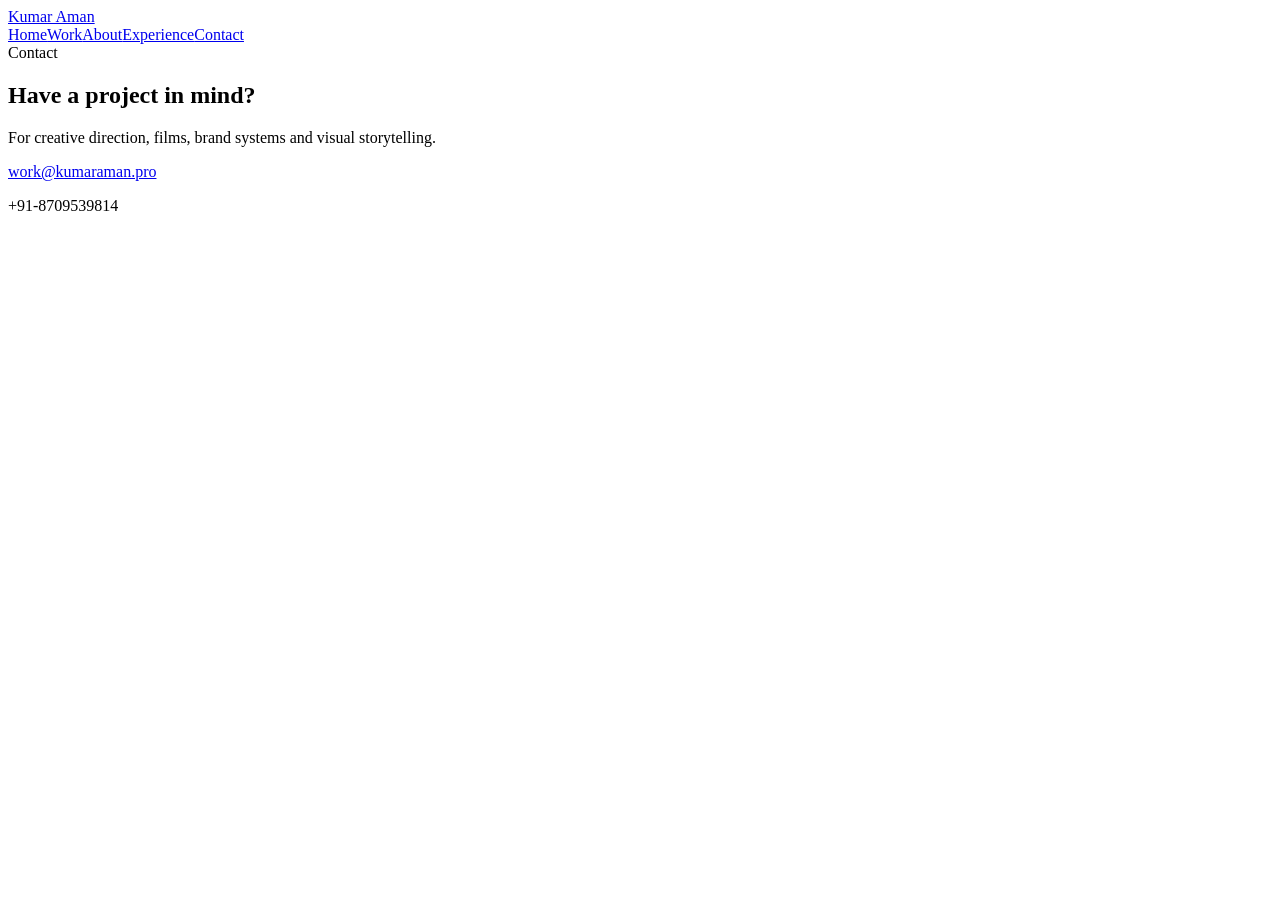
==== contact.html @ 31834e8f "Add standalone contact page" ====
<!doctype html><html lang="en"><head><meta charset="utf-8"><meta name="viewport" content="width=device-width,initial-scale=1"><title>Contact | Kumar Aman</title><link rel="stylesheet" href="assets/site.css"></head><body><header class="site-header"><div class="wrap nav"><a class="brand" href="index.html">Kumar Aman</a><nav class="navlinks"><a href="index.html">Home</a><a href="work.html">Work</a><a href="profile.html">About</a><a href="services.html">Experience</a><a class="active" href="contact.html">Contact</a></nav></div></header><main><section class="section"><div class="wrap"><div class="label">Contact</div><h1>Have a project in mind?</h1><p class="hero-copy">For creative direction, films, brand systems and visual storytelling.</p><p><a class="button primary" href="mailto:work@kumaraman.pro">work@kumaraman.pro</a></p><p>+91-8709539814</p></div></section></main><script src="assets/site.js"></script></body></html>
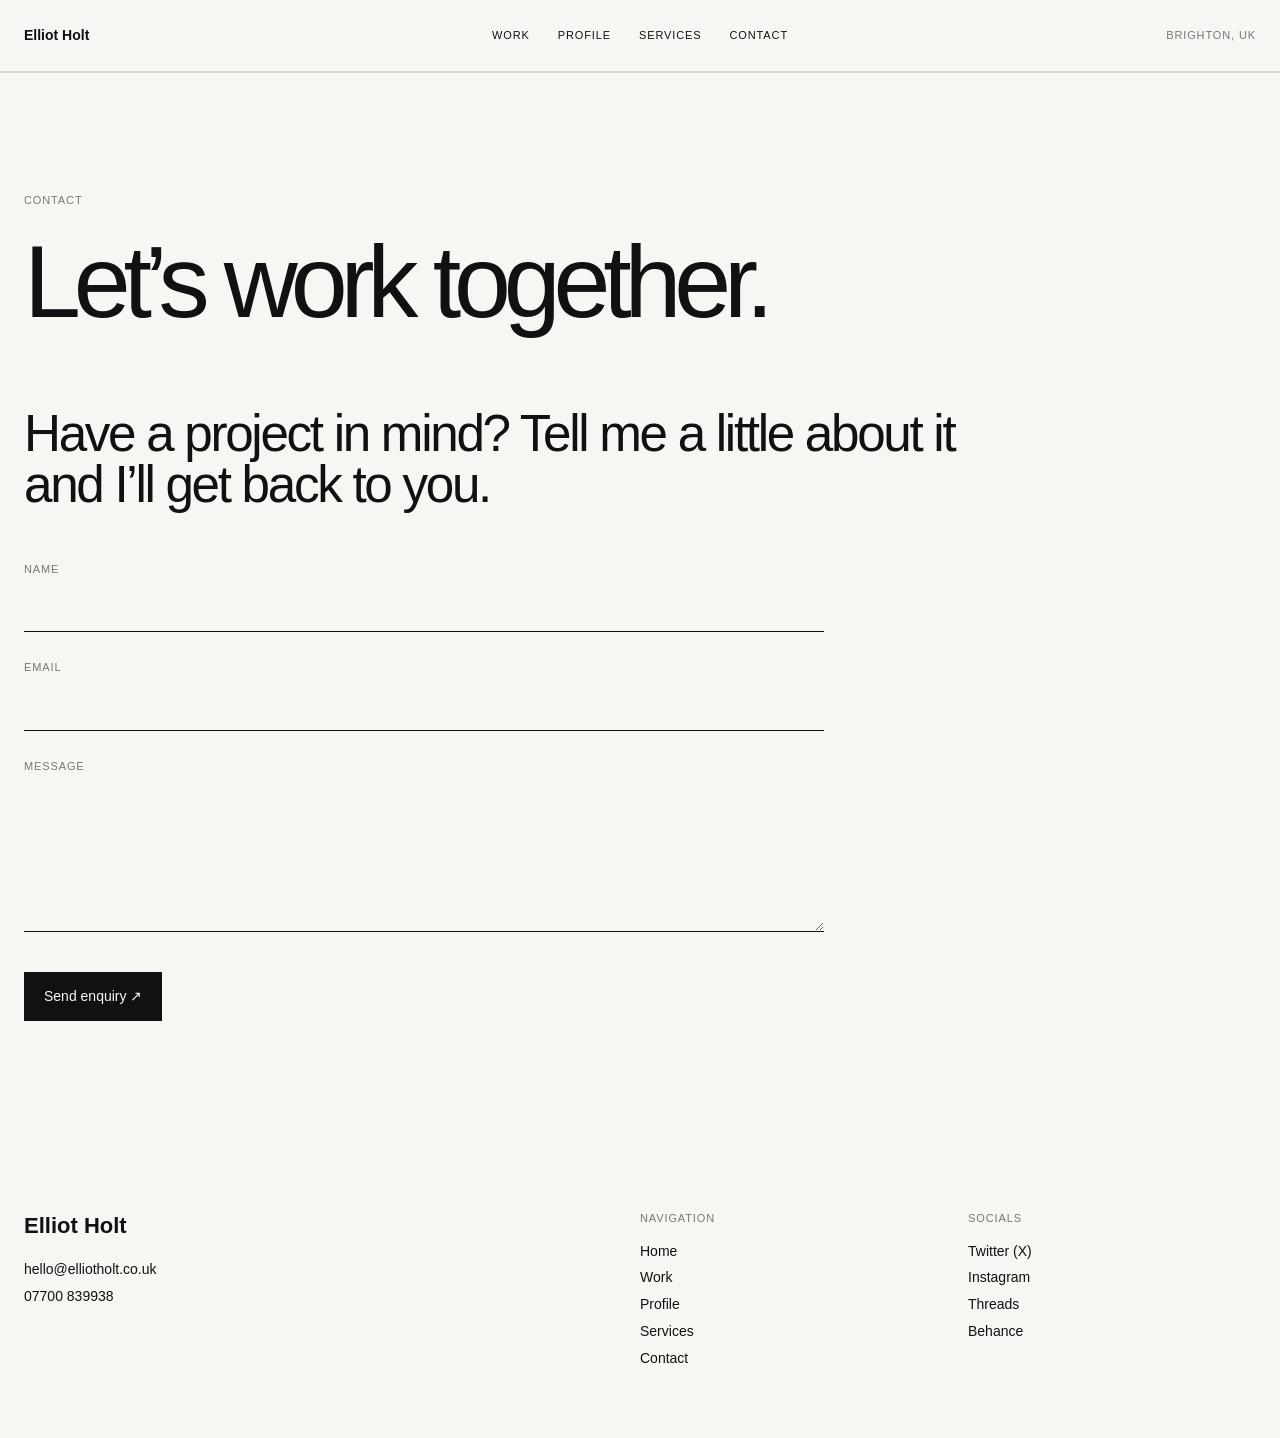
==== commit 50ba4797: "Add Semibold contact page" ====
--- a/contact.html
+++ b/contact.html
@@ -1 +1 @@
-<!doctype html><html lang="en"><head><meta charset="utf-8"><meta name="viewport" content="width=device-width,initial-scale=1"><title>Contact | Kumar Aman</title><link rel="stylesheet" href="assets/site.css"></head><body><header class="site-header"><div class="wrap nav"><a class="brand" href="index.html">Kumar Aman</a><nav class="navlinks"><a href="index.html">Home</a><a href="work.html">Work</a><a href="profile.html">About</a><a href="services.html">Experience</a><a class="active" href="contact.html">Contact</a></nav></div></header><main><section class="section"><div class="wrap"><div class="label">Contact</div><h1>Have a project in mind?</h1><p class="hero-copy">For creative direction, films, brand systems and visual storytelling.</p><p><a class="button primary" href="mailto:work@kumaraman.pro">work@kumaraman.pro</a></p><p>+91-8709539814</p></div></section></main><script src="assets/site.js"></script></body></html>+<!doctype html><html><head><meta charset="utf-8"><meta name="viewport" content="width=device-width,initial-scale=1"><title>Contact | Semibold</title><link rel="stylesheet" href="assets/style.css"></head><body><header class="nav"><a class="logo" href="index.html">Elliot Holt</a><div class="links"><a href="work.html">Work</a><a href="profile.html">Profile</a><a href="services.html">Services</a><a href="contact.html">Contact</a></div><span class="location">Brighton, UK</span><button class="menu">Menu</button></header><main><section class="page"><span class="eyebrow">Contact</span><h1>Let’s work together.</h1><p class="lead">Have a project in mind? Tell me a little about it and I’ll get back to you.</p><form class="form" action="mailto:hello@elliotholt.co.uk" method="post" enctype="text/plain"><label>Name</label><input name="name" required><label>Email</label><input type="email" name="email" required><label>Message</label><textarea name="message" required></textarea><button type="submit">Send enquiry ↗</button></form></section></main><footer><div><strong>Elliot Holt</strong><a href="mailto:hello@elliotholt.co.uk">hello@elliotholt.co.uk</a><a href="tel:+447700839938">07700 839938</a></div><div><span>Navigation</span><a href="index.html">Home</a><a href="work.html">Work</a><a href="profile.html">Profile</a><a href="services.html">Services</a><a href="contact.html">Contact</a></div><div><span>Socials</span><a href="#">Twitter (X)</a><a href="#">Instagram</a><a href="#">Threads</a><a href="#">Behance</a></div></footer><script src="assets/app.js"></script></body></html>
--- a/assets/style.css
+++ b/assets/style.css
@@ -0,0 +1 @@
+:root{--bg:#f6f6f3;--fg:#111;--muted:#777;--line:#d7d7d2;--pad:24px}*{box-sizing:border-box}html{scroll-behavior:smooth}body{margin:0;background:var(--bg);color:var(--fg);font-family:Inter,Arial,sans-serif;font-size:14px;line-height:1.35}.nav{height:72px;padding:0 var(--pad);display:grid;grid-template-columns:1fr auto 1fr;align-items:center;border-bottom:1px solid var(--line);position:sticky;top:0;background:rgba(246,246,243,.92);backdrop-filter:blur(14px);z-index:10}.logo,.links a,.nav a,footer a{color:inherit;text-decoration:none}.logo{font-weight:600}.links{display:flex;gap:28px}.links a,.location,.menu,footer span,.eyebrow{font-size:11px;text-transform:uppercase;letter-spacing:.08em}.location{text-align:right;color:var(--muted)}.menu{display:none;border:0;background:none}.hero{min-height:92vh;display:grid;align-items:end;padding:24px}.hero-copy{max-width:1040px;padding:120px 0 80px}.eyebrow{display:block;color:var(--muted);margin-bottom:28px}.hero h1{font-size:clamp(48px,7.6vw,108px);font-weight:500;line-height:.92;letter-spacing:-.065em;margin:0;max-width:1100px}.actions{display:flex;gap:24px;margin-top:44px}.actions a{color:inherit;text-decoration:none;border-bottom:1px solid var(--fg);padding-bottom:5px}.projects,.services,.quote,.page{padding:120px var(--pad);border-top:1px solid var(--line)}.section-top{display:flex;justify-content:space-between;margin-bottom:40px;font-size:11px;text-transform:uppercase;letter-spacing:.08em}.section-top a{color:inherit;text-decoration:none}.grid{display:grid;grid-template-columns:1fr 1fr;gap:48px 20px}.project{color:inherit;text-decoration:none}.project .art{aspect-ratio:1.25;background:#ddd;display:grid;place-items:center;overflow:hidden;position:relative;transition:transform .6s cubic-bezier(.2,.8,.2,1)}.project:hover .art{transform:scale(.985)}.project .art:after{content:"";position:absolute;inset:0;background-image:radial-gradient(#000 1px,transparent 1px);background-size:5px 5px;opacity:0;transition:opacity .25s}.project:hover .art:after{opacity:.08}.project .art span{font-size:clamp(42px,8vw,120px);letter-spacing:-.06em}.smile .art{background:#f36a3d}.smile .art span{font-size:120px}.circular .art{background:linear-gradient(135deg,#a8e85b,#173c28);color:#fff}.ode .art{background:linear-gradient(135deg,#f1d3bf,#f7eee8)}.deadpan .art{background:#e7e4dc}.project>div:last-child{display:flex;justify-content:space-between;padding-top:14px}.project small{color:var(--muted)}.services h2{font-size:clamp(38px,6vw,78px);line-height:.98;letter-spacing:-.055em;font-weight:500;max-width:1100px;margin:0 0 100px}.service-list article{display:grid;grid-template-columns:60px 1fr 1.6fr 100px;gap:24px;padding:28px 0;border-top:1px solid var(--line)}.service-list article:last-child{border-bottom:1px solid var(--line)}.service-list b{font-weight:400;color:var(--muted);font-size:11px}.service-list h3{margin:0;font-size:22px;font-weight:500}.service-list p{margin:0;max-width:650px;color:#555}.service-list a{color:inherit;text-decoration:none;text-align:right}.quote blockquote{font-size:clamp(42px,6vw,86px);line-height:.95;letter-spacing:-.06em;font-weight:500;max-width:1100px;margin:0}.quote cite{display:block;margin-top:40px;font-style:normal;color:var(--muted)}footer{padding:70px var(--pad);display:grid;grid-template-columns:2fr 1fr 1fr;gap:40px}footer>div{display:flex;flex-direction:column;gap:8px}footer strong{font-size:22px;margin-bottom:12px}footer span{color:var(--muted);margin-bottom:8px}.page{min-height:80vh}.page h1{font-size:clamp(54px,8vw,120px);line-height:.9;letter-spacing:-.07em;font-weight:500;margin:0 0 80px}.page .lead{font-size:clamp(30px,4vw,58px);line-height:1;letter-spacing:-.045em;max-width:1000px}.process{display:grid;grid-template-columns:repeat(3,1fr);gap:20px;margin-top:100px}.process article{border-top:1px solid var(--line);padding-top:18px}.process h3{font-size:28px;font-weight:500}.process p{color:#666;max-width:380px}.stats{display:grid;grid-template-columns:repeat(3,1fr);gap:20px;margin-top:100px}.stat{border-top:1px solid var(--line);padding-top:18px}.stat b{font-size:70px;font-weight:500;letter-spacing:-.06em}.project-page .project-head{display:grid;grid-template-columns:1.5fr 1fr;gap:70px;align-items:end}.meta{display:grid;grid-template-columns:1fr 1fr;gap:20px;border-top:1px solid var(--line);padding-top:18px}.meta span{display:block;color:var(--muted);font-size:11px;text-transform:uppercase;letter-spacing:.08em;margin-bottom:8px}.case-copy{font-size:clamp(26px,3.3vw,48px);line-height:1;letter-spacing:-.045em;max-width:900px;margin:100px 0}.case-grid{display:grid;grid-template-columns:1fr 1fr;gap:20px}.case-image{aspect-ratio:1.1;display:grid;place-items:center;font-size:70px}.case-image:nth-child(odd){background:#ddd}.case-image:nth-child(even){background:#eee}.form{max-width:800px}.form label{display:block;color:var(--muted);font-size:11px;text-transform:uppercase;letter-spacing:.08em;margin:28px 0 8px}.form input,.form textarea{width:100%;border:0;border-bottom:1px solid var(--fg);background:none;padding:14px 0;font:inherit;outline:none}.form textarea{min-height:150px;resize:vertical}.form button{margin-top:35px;background:var(--fg);color:var(--bg);border:0;padding:15px 20px;font:inherit}@media(max-width:800px){.nav{grid-template-columns:1fr auto}.links,.location{display:none}.menu{display:block}.hero{min-height:80vh}.hero-copy{padding:100px 0 40px}.projects,.services,.quote,.page{padding:80px 16px}.grid,.process,.stats,.case-grid,.project-page .project-head{grid-template-columns:1fr}.service-list article{grid-template-columns:42px 1fr}.service-list p,.service-list a{grid-column:2;text-align:left}.services h2{margin-bottom:60px}footer{grid-template-columns:1fr;padding:60px 16px}.project-page .project-head{gap:30px}.meta{margin-top:40px}.case-copy{margin:70px 0}.page h1{margin-bottom:50px}}
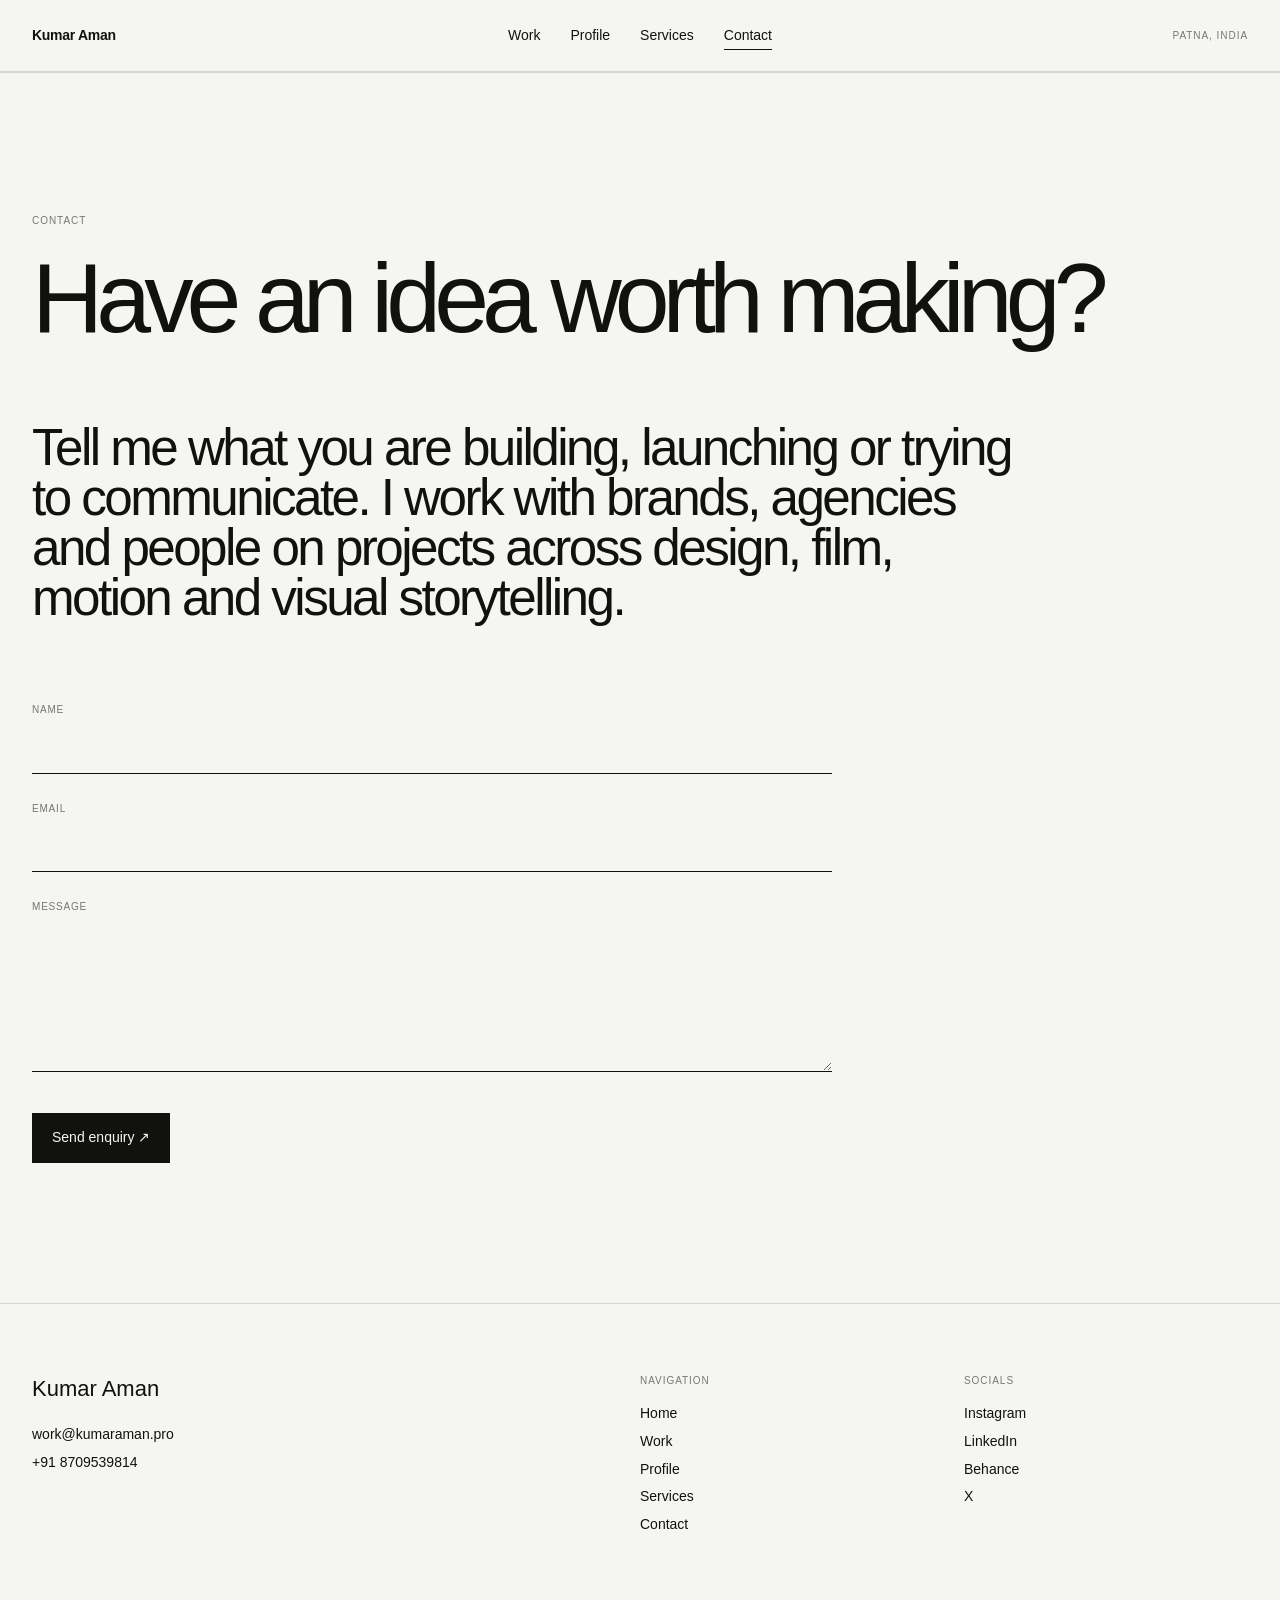
==== commit 04fcab30: "Add Kumar Aman contact content" ====
--- a/contact.html
+++ b/contact.html
@@ -1 +1 @@
-<!doctype html><html><head><meta charset="utf-8"><meta name="viewport" content="width=device-width,initial-scale=1"><title>Contact | Semibold</title><link rel="stylesheet" href="assets/style.css"></head><body><header class="nav"><a class="logo" href="index.html">Elliot Holt</a><div class="links"><a href="work.html">Work</a><a href="profile.html">Profile</a><a href="services.html">Services</a><a href="contact.html">Contact</a></div><span class="location">Brighton, UK</span><button class="menu">Menu</button></header><main><section class="page"><span class="eyebrow">Contact</span><h1>Let’s work together.</h1><p class="lead">Have a project in mind? Tell me a little about it and I’ll get back to you.</p><form class="form" action="mailto:hello@elliotholt.co.uk" method="post" enctype="text/plain"><label>Name</label><input name="name" required><label>Email</label><input type="email" name="email" required><label>Message</label><textarea name="message" required></textarea><button type="submit">Send enquiry ↗</button></form></section></main><footer><div><strong>Elliot Holt</strong><a href="mailto:hello@elliotholt.co.uk">hello@elliotholt.co.uk</a><a href="tel:+447700839938">07700 839938</a></div><div><span>Navigation</span><a href="index.html">Home</a><a href="work.html">Work</a><a href="profile.html">Profile</a><a href="services.html">Services</a><a href="contact.html">Contact</a></div><div><span>Socials</span><a href="#">Twitter (X)</a><a href="#">Instagram</a><a href="#">Threads</a><a href="#">Behance</a></div></footer><script src="assets/app.js"></script></body></html>+<!doctype html><html lang="en"><head><meta charset="utf-8"><meta name="viewport" content="width=device-width,initial-scale=1"><title>Contact | Kumar Aman</title><link rel="stylesheet" href="assets/style.css"></head><body><header class="nav"><a class="logo" href="index.html">Kumar Aman</a><nav class="links"><a href="work.html">Work</a><a href="profile.html">Profile</a><a href="services.html">Services</a><a class="active" href="contact.html">Contact</a></nav><span class="location">Patna, India</span><button class="menu" aria-label="Open menu">Menu</button></header><main><section class="page"><span class="eyebrow">Contact</span><h1>Have an idea worth making?</h1><p class="lead">Tell me what you are building, launching or trying to communicate. I work with brands, agencies and people on projects across design, film, motion and visual storytelling.</p><form class="form" action="mailto:work@kumaraman.pro" method="post" enctype="text/plain"><label>Name</label><input name="name" required><label>Email</label><input type="email" name="email" required><label>Message</label><textarea name="message" required></textarea><button type="submit">Send enquiry ↗</button></form></section></main><footer><div><strong>Kumar Aman</strong><a href="mailto:work@kumaraman.pro">work@kumaraman.pro</a><a href="tel:+918709539814">+91 8709539814</a></div><div><span>Navigation</span><a href="index.html">Home</a><a href="work.html">Work</a><a href="profile.html">Profile</a><a href="services.html">Services</a><a href="contact.html">Contact</a></div><div><span>Socials</span><a href="#">Instagram</a><a href="#">LinkedIn</a><a href="#">Behance</a><a href="#">X</a></div></footer><script src="assets/app.js"></script></body></html>
--- a/assets/style.css
+++ b/assets/style.css
@@ -1 +1 @@
-:root{--bg:#f6f6f3;--fg:#111;--muted:#777;--line:#d7d7d2;--pad:24px}*{box-sizing:border-box}html{scroll-behavior:smooth}body{margin:0;background:var(--bg);color:var(--fg);font-family:Inter,Arial,sans-serif;font-size:14px;line-height:1.35}.nav{height:72px;padding:0 var(--pad);display:grid;grid-template-columns:1fr auto 1fr;align-items:center;border-bottom:1px solid var(--line);position:sticky;top:0;background:rgba(246,246,243,.92);backdrop-filter:blur(14px);z-index:10}.logo,.links a,.nav a,footer a{color:inherit;text-decoration:none}.logo{font-weight:600}.links{display:flex;gap:28px}.links a,.location,.menu,footer span,.eyebrow{font-size:11px;text-transform:uppercase;letter-spacing:.08em}.location{text-align:right;color:var(--muted)}.menu{display:none;border:0;background:none}.hero{min-height:92vh;display:grid;align-items:end;padding:24px}.hero-copy{max-width:1040px;padding:120px 0 80px}.eyebrow{display:block;color:var(--muted);margin-bottom:28px}.hero h1{font-size:clamp(48px,7.6vw,108px);font-weight:500;line-height:.92;letter-spacing:-.065em;margin:0;max-width:1100px}.actions{display:flex;gap:24px;margin-top:44px}.actions a{color:inherit;text-decoration:none;border-bottom:1px solid var(--fg);padding-bottom:5px}.projects,.services,.quote,.page{padding:120px var(--pad);border-top:1px solid var(--line)}.section-top{display:flex;justify-content:space-between;margin-bottom:40px;font-size:11px;text-transform:uppercase;letter-spacing:.08em}.section-top a{color:inherit;text-decoration:none}.grid{display:grid;grid-template-columns:1fr 1fr;gap:48px 20px}.project{color:inherit;text-decoration:none}.project .art{aspect-ratio:1.25;background:#ddd;display:grid;place-items:center;overflow:hidden;position:relative;transition:transform .6s cubic-bezier(.2,.8,.2,1)}.project:hover .art{transform:scale(.985)}.project .art:after{content:"";position:absolute;inset:0;background-image:radial-gradient(#000 1px,transparent 1px);background-size:5px 5px;opacity:0;transition:opacity .25s}.project:hover .art:after{opacity:.08}.project .art span{font-size:clamp(42px,8vw,120px);letter-spacing:-.06em}.smile .art{background:#f36a3d}.smile .art span{font-size:120px}.circular .art{background:linear-gradient(135deg,#a8e85b,#173c28);color:#fff}.ode .art{background:linear-gradient(135deg,#f1d3bf,#f7eee8)}.deadpan .art{background:#e7e4dc}.project>div:last-child{display:flex;justify-content:space-between;padding-top:14px}.project small{color:var(--muted)}.services h2{font-size:clamp(38px,6vw,78px);line-height:.98;letter-spacing:-.055em;font-weight:500;max-width:1100px;margin:0 0 100px}.service-list article{display:grid;grid-template-columns:60px 1fr 1.6fr 100px;gap:24px;padding:28px 0;border-top:1px solid var(--line)}.service-list article:last-child{border-bottom:1px solid var(--line)}.service-list b{font-weight:400;color:var(--muted);font-size:11px}.service-list h3{margin:0;font-size:22px;font-weight:500}.service-list p{margin:0;max-width:650px;color:#555}.service-list a{color:inherit;text-decoration:none;text-align:right}.quote blockquote{font-size:clamp(42px,6vw,86px);line-height:.95;letter-spacing:-.06em;font-weight:500;max-width:1100px;margin:0}.quote cite{display:block;margin-top:40px;font-style:normal;color:var(--muted)}footer{padding:70px var(--pad);display:grid;grid-template-columns:2fr 1fr 1fr;gap:40px}footer>div{display:flex;flex-direction:column;gap:8px}footer strong{font-size:22px;margin-bottom:12px}footer span{color:var(--muted);margin-bottom:8px}.page{min-height:80vh}.page h1{font-size:clamp(54px,8vw,120px);line-height:.9;letter-spacing:-.07em;font-weight:500;margin:0 0 80px}.page .lead{font-size:clamp(30px,4vw,58px);line-height:1;letter-spacing:-.045em;max-width:1000px}.process{display:grid;grid-template-columns:repeat(3,1fr);gap:20px;margin-top:100px}.process article{border-top:1px solid var(--line);padding-top:18px}.process h3{font-size:28px;font-weight:500}.process p{color:#666;max-width:380px}.stats{display:grid;grid-template-columns:repeat(3,1fr);gap:20px;margin-top:100px}.stat{border-top:1px solid var(--line);padding-top:18px}.stat b{font-size:70px;font-weight:500;letter-spacing:-.06em}.project-page .project-head{display:grid;grid-template-columns:1.5fr 1fr;gap:70px;align-items:end}.meta{display:grid;grid-template-columns:1fr 1fr;gap:20px;border-top:1px solid var(--line);padding-top:18px}.meta span{display:block;color:var(--muted);font-size:11px;text-transform:uppercase;letter-spacing:.08em;margin-bottom:8px}.case-copy{font-size:clamp(26px,3.3vw,48px);line-height:1;letter-spacing:-.045em;max-width:900px;margin:100px 0}.case-grid{display:grid;grid-template-columns:1fr 1fr;gap:20px}.case-image{aspect-ratio:1.1;display:grid;place-items:center;font-size:70px}.case-image:nth-child(odd){background:#ddd}.case-image:nth-child(even){background:#eee}.form{max-width:800px}.form label{display:block;color:var(--muted);font-size:11px;text-transform:uppercase;letter-spacing:.08em;margin:28px 0 8px}.form input,.form textarea{width:100%;border:0;border-bottom:1px solid var(--fg);background:none;padding:14px 0;font:inherit;outline:none}.form textarea{min-height:150px;resize:vertical}.form button{margin-top:35px;background:var(--fg);color:var(--bg);border:0;padding:15px 20px;font:inherit}@media(max-width:800px){.nav{grid-template-columns:1fr auto}.links,.location{display:none}.menu{display:block}.hero{min-height:80vh}.hero-copy{padding:100px 0 40px}.projects,.services,.quote,.page{padding:80px 16px}.grid,.process,.stats,.case-grid,.project-page .project-head{grid-template-columns:1fr}.service-list article{grid-template-columns:42px 1fr}.service-list p,.service-list a{grid-column:2;text-align:left}.services h2{margin-bottom:60px}footer{grid-template-columns:1fr;padding:60px 16px}.project-page .project-head{gap:30px}.meta{margin-top:40px}.case-copy{margin:70px 0}.page h1{margin-bottom:50px}}+:root{--bg:#f5f5f2;--fg:#11110f;--muted:#777772;--line:#d8d8d2;--pad:clamp(16px,2.5vw,40px);--ease:cubic-bezier(.2,.8,.2,1)}*{box-sizing:border-box}html{scroll-behavior:smooth}body{margin:0;background:var(--bg);color:var(--fg);font-family:Inter,Arial,Helvetica,sans-serif;font-size:14px;line-height:1.4;-webkit-font-smoothing:antialiased}.nav{height:72px;padding:0 var(--pad);display:grid;grid-template-columns:1fr auto 1fr;align-items:center;border-bottom:1px solid var(--line);position:sticky;top:0;background:rgba(245,245,242,.9);backdrop-filter:blur(18px);z-index:20}.logo,.links a,.nav a,footer a{color:inherit;text-decoration:none}.logo{font-weight:600;letter-spacing:-.02em}.links{display:flex;gap:30px}.links a{position:relative}.links a:after{content:"";position:absolute;left:0;right:100%;bottom:-5px;height:1px;background:var(--fg);transition:right .3s var(--ease)}.links a:hover:after,.links a.active:after{right:0}.location,.menu,footer span,.eyebrow,.section-heading{font-size:10px;text-transform:uppercase;letter-spacing:.095em}.location{text-align:right;color:var(--muted)}.menu{display:none;border:0;background:none}.hero{min-height:calc(100svh - 72px);display:grid;align-items:end;padding:var(--pad)}.hero-copy{max-width:1180px;padding:12vh 0 7vh}.eyebrow{display:block;color:var(--muted);margin-bottom:26px}.hero h1,.page h1{font-size:clamp(52px,7.7vw,116px);font-weight:500;line-height:.9;letter-spacing:-.07em;margin:0;max-width:1160px}.actions{display:flex;gap:28px;margin-top:46px}.actions a,.process a{color:inherit;text-decoration:none;border-bottom:1px solid var(--fg);padding-bottom:5px}.projects,.services,.quote,.page{padding:clamp(80px,11vw,160px) var(--pad);border-top:1px solid var(--line)}.section-top{display:flex;justify-content:space-between;margin-bottom:42px;font-size:10px;text-transform:uppercase;letter-spacing:.095em}.section-top a{color:inherit;text-decoration:none}.grid{display:grid;grid-template-columns:1fr 1fr;gap:clamp(38px,5vw,72px) 20px}.project{color:inherit;text-decoration:none;display:block}.project .art{aspect-ratio:1.25;display:grid;place-items:center;overflow:hidden;position:relative;transition:transform .65s var(--ease)}.project .art:after{content:"";position:absolute;inset:0;background-image:radial-gradient(#111 1px,transparent 1px);background-size:5px 5px;opacity:0;transition:opacity .25s;pointer-events:none}.project:hover .art{transform:scale(.99)}.project:hover .art:after{opacity:.13}.project .art span{position:relative;z-index:2;font-size:clamp(42px,8vw,120px);letter-spacing:-.07em}.smile .art{background:#f26b3c}.smile .art span{font-size:clamp(80px,10vw,150px)}.circular .art{background:linear-gradient(135deg,#a8e85b,#173c28);color:#fff}.ode .art{background:linear-gradient(135deg,#e7c4ae,#f7eee8)}.deadpan .art{background:#e5e2d9}.project>div:last-child{display:flex;justify-content:space-between;gap:20px;padding-top:14px}.project strong{font-weight:500}.project small{color:var(--muted)}.services h2{font-size:clamp(38px,6vw,80px);line-height:.97;letter-spacing:-.06em;font-weight:500;max-width:1120px;margin:0 0 100px}.service-list article{display:grid;grid-template-columns:60px minmax(180px,1fr) 1.5fr 24px;gap:24px;padding:28px 0;border-top:1px solid var(--line)}.service-list article:last-child{border-bottom:1px solid var(--line)}.service-list b{font-weight:400;color:var(--muted);font-size:10px}.service-list h3{margin:0;font-size:22px;line-height:1.1;font-weight:500;letter-spacing:-.025em}.service-list p{margin:0;max-width:620px;color:#555}.quote blockquote{font-size:clamp(42px,6vw,86px);line-height:.94;letter-spacing:-.065em;font-weight:500;max-width:1120px;margin:0}.quote cite{display:block;margin-top:40px;font-style:normal;color:var(--muted)}footer{padding:70px var(--pad);display:grid;grid-template-columns:2fr 1fr 1fr;gap:40px;border-top:1px solid var(--line)}footer>div{display:flex;flex-direction:column;gap:8px}footer strong{font-size:22px;font-weight:500;margin-bottom:12px}footer span{color:var(--muted);margin-bottom:8px}.page{min-height:80vh}.page h1{margin-bottom:80px}.page .lead{font-size:clamp(30px,4vw,58px);line-height:.98;letter-spacing:-.05em;max-width:1000px}.profile-intro{display:grid;grid-template-columns:1fr 1.5fr;margin-top:30px}.section-heading{color:var(--muted);padding-bottom:18px;border-bottom:1px solid var(--line);margin-top:120px}.process{display:grid;grid-template-columns:repeat(3,1fr);gap:20px;margin-top:40px}.process article{border-top:1px solid var(--line);padding:18px 0;display:flex;flex-direction:column;min-height:260px}.process article>span{font-size:10px;color:var(--muted)}.process h3{font-size:28px;font-weight:500;letter-spacing:-.04em;margin:40px 0 10px}.process p{color:#666;max-width:380px;margin:0}.process a{margin-top:auto;align-self:flex-start}.stats{display:grid;grid-template-columns:repeat(3,1fr);gap:20px;margin-top:40px}.stat{border-top:1px solid var(--line);padding-top:18px}.stat b{font-size:clamp(64px,8vw,110px);font-weight:500;letter-spacing:-.07em;line-height:.9}.stat p{max-width:330px;color:#666}.quote-inner{padding-left:0;padding-right:0;border:0;margin-top:120px}.stats-heading{margin-top:120px}.faq{margin-top:120px}.faq .section-heading{margin-top:0}.faq-plus{font-size:20px!important;color:var(--fg)!important;transition:transform .3s}.faq article:hover .faq-plus{transform:rotate(45deg)}.project-page .project-head{display:grid;grid-template-columns:1.5fr 1fr;gap:70px;align-items:end}.meta{display:grid;grid-template-columns:1fr 1fr;gap:20px;border-top:1px solid var(--line);padding-top:18px}.meta span{display:block;color:var(--muted);font-size:10px;text-transform:uppercase;letter-spacing:.08em;margin-bottom:8px}.case-grid{display:grid;grid-template-columns:1fr 1fr;gap:20px;margin-top:90px}.case-image{aspect-ratio:1.1;display:grid;place-items:center;font-size:clamp(44px,6vw,90px);letter-spacing:-.06em;overflow:hidden}.form{max-width:800px;margin-top:80px}.form label{display:block;color:var(--muted);font-size:10px;text-transform:uppercase;letter-spacing:.08em;margin:28px 0 8px}.form input,.form textarea{width:100%;border:0;border-bottom:1px solid var(--fg);background:none;padding:14px 0;font:inherit;outline:none}.form textarea{min-height:150px;resize:vertical}.form button{margin-top:35px;background:var(--fg);color:var(--bg);border:0;padding:15px 20px;font:inherit;cursor:pointer}.list{border-top:1px solid var(--line)}.list-row{display:grid;grid-template-columns:1.2fr 1fr 1fr;gap:20px;padding:22px 0;border-bottom:1px solid var(--line);color:inherit;text-decoration:none;transition:padding-left .3s var(--ease)}.list-row:hover{padding-left:8px}.list-row span:nth-child(2),.list-row span:nth-child(3){color:var(--muted)}.reveal{opacity:0;transform:translateY(18px);transition:opacity .75s ease,transform .75s var(--ease)}.reveal.in{opacity:1;transform:none}@media(max-width:800px){.nav{grid-template-columns:1fr auto;height:64px}.links,.location{display:none}.menu{display:block}.links.open{position:absolute;top:64px;left:0;right:0;display:grid;padding:22px 16px;background:var(--bg);border-bottom:1px solid var(--line);gap:16px}.hero{min-height:80svh;padding:16px}.hero-copy{padding:100px 0 40px}.hero h1{font-size:clamp(43px,12vw,72px)}.projects,.services,.quote,.page{padding:80px 16px}.grid,.process,.stats,.case-grid,.project-page .project-head,.profile-intro{grid-template-columns:1fr}.service-list article{grid-template-columns:42px 1fr 20px;gap:14px}.service-list p{grid-column:2/4}.service-list a{grid-column:2;text-align:left}.services h2{margin-bottom:60px}footer{grid-template-columns:1fr;padding:60px 16px}.project-page .project-head{gap:30px}.meta{margin-top:40px}.page h1{margin-bottom:50px}.list-row{grid-template-columns:1fr;gap:4px}.list-row span:nth-child(2){order:3}.process article{min-height:220px}.section-heading,.stats-heading,.faq{margin-top:80px}.quote-inner{margin-top:80px}.form{margin-top:50px}}
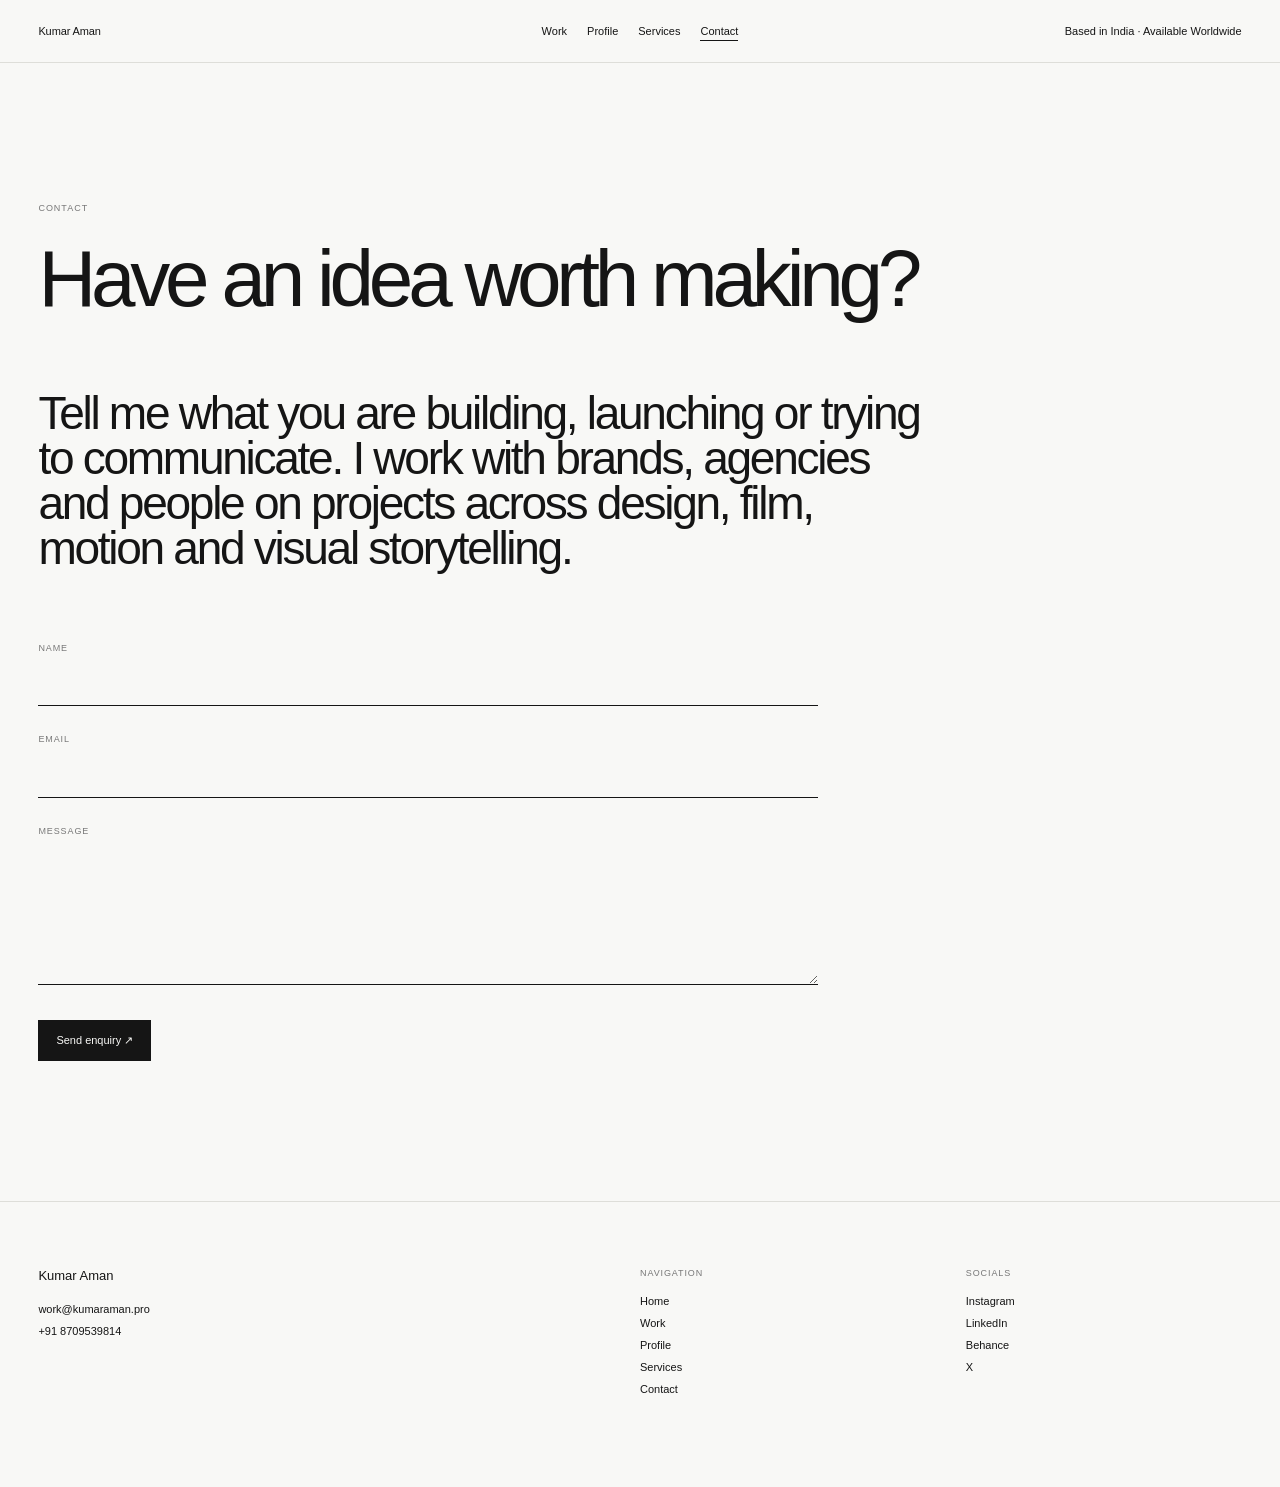
==== commit 812be998: "Align contact with Semibold structure and Kumar content" ====
--- a/contact.html
+++ b/contact.html
@@ -1 +1 @@
-<!doctype html><html lang="en"><head><meta charset="utf-8"><meta name="viewport" content="width=device-width,initial-scale=1"><title>Contact | Kumar Aman</title><link rel="stylesheet" href="assets/style.css"></head><body><header class="nav"><a class="logo" href="index.html">Kumar Aman</a><nav class="links"><a href="work.html">Work</a><a href="profile.html">Profile</a><a href="services.html">Services</a><a class="active" href="contact.html">Contact</a></nav><span class="location">Patna, India</span><button class="menu" aria-label="Open menu">Menu</button></header><main><section class="page"><span class="eyebrow">Contact</span><h1>Have an idea worth making?</h1><p class="lead">Tell me what you are building, launching or trying to communicate. I work with brands, agencies and people on projects across design, film, motion and visual storytelling.</p><form class="form" action="mailto:work@kumaraman.pro" method="post" enctype="text/plain"><label>Name</label><input name="name" required><label>Email</label><input type="email" name="email" required><label>Message</label><textarea name="message" required></textarea><button type="submit">Send enquiry ↗</button></form></section></main><footer><div><strong>Kumar Aman</strong><a href="mailto:work@kumaraman.pro">work@kumaraman.pro</a><a href="tel:+918709539814">+91 8709539814</a></div><div><span>Navigation</span><a href="index.html">Home</a><a href="work.html">Work</a><a href="profile.html">Profile</a><a href="services.html">Services</a><a href="contact.html">Contact</a></div><div><span>Socials</span><a href="#">Instagram</a><a href="#">LinkedIn</a><a href="#">Behance</a><a href="#">X</a></div></footer><script src="assets/app.js"></script></body></html>+<!doctype html><html lang="en"><head><meta charset="utf-8"><meta name="viewport" content="width=device-width,initial-scale=1"><meta name="description" content="Contact Kumar Aman for creative direction, brand, film, motion and visual storytelling projects."><title>Contact | Kumar Aman</title><link rel="stylesheet" href="assets/style.css"></head><body><header class="nav"><a class="logo" href="index.html">Kumar Aman</a><nav class="links"><a href="work.html">Work</a><a href="profile.html">Profile</a><a href="services.html">Services</a><a class="active" href="contact.html">Contact</a></nav><span class="location">Based in India · Available Worldwide</span><button class="menu" aria-label="Open menu">Menu</button></header><main><section class="page"><span class="eyebrow">Contact</span><h1>Have an idea worth making?</h1><p class="lead">Tell me what you are building, launching or trying to communicate. I work with brands, agencies and people on projects across design, film, motion and visual storytelling.</p><form class="form" action="mailto:work@kumaraman.pro" method="post" enctype="text/plain"><label>Name</label><input name="name" autocomplete="name" required><label>Email</label><input type="email" name="email" autocomplete="email" required><label>Message</label><textarea name="message" required></textarea><button type="submit">Send enquiry ↗</button></form></section></main><footer><div><strong>Kumar Aman</strong><a href="mailto:work@kumaraman.pro">work@kumaraman.pro</a><a href="tel:+918709539814">+91 8709539814</a></div><div><span>Navigation</span><a href="index.html">Home</a><a href="work.html">Work</a><a href="profile.html">Profile</a><a href="services.html">Services</a><a href="contact.html">Contact</a></div><div><span>Socials</span><a href="#">Instagram</a><a href="#">LinkedIn</a><a href="#">Behance</a><a href="#">X</a></div></footer><script src="assets/app.js"></script></body></html>
--- a/assets/style.css
+++ b/assets/style.css
@@ -1 +1 @@
-:root{--bg:#f5f5f2;--fg:#11110f;--muted:#777772;--line:#d8d8d2;--pad:clamp(16px,2.5vw,40px);--ease:cubic-bezier(.2,.8,.2,1)}*{box-sizing:border-box}html{scroll-behavior:smooth}body{margin:0;background:var(--bg);color:var(--fg);font-family:Inter,Arial,Helvetica,sans-serif;font-size:14px;line-height:1.4;-webkit-font-smoothing:antialiased}.nav{height:72px;padding:0 var(--pad);display:grid;grid-template-columns:1fr auto 1fr;align-items:center;border-bottom:1px solid var(--line);position:sticky;top:0;background:rgba(245,245,242,.9);backdrop-filter:blur(18px);z-index:20}.logo,.links a,.nav a,footer a{color:inherit;text-decoration:none}.logo{font-weight:600;letter-spacing:-.02em}.links{display:flex;gap:30px}.links a{position:relative}.links a:after{content:"";position:absolute;left:0;right:100%;bottom:-5px;height:1px;background:var(--fg);transition:right .3s var(--ease)}.links a:hover:after,.links a.active:after{right:0}.location,.menu,footer span,.eyebrow,.section-heading{font-size:10px;text-transform:uppercase;letter-spacing:.095em}.location{text-align:right;color:var(--muted)}.menu{display:none;border:0;background:none}.hero{min-height:calc(100svh - 72px);display:grid;align-items:end;padding:var(--pad)}.hero-copy{max-width:1180px;padding:12vh 0 7vh}.eyebrow{display:block;color:var(--muted);margin-bottom:26px}.hero h1,.page h1{font-size:clamp(52px,7.7vw,116px);font-weight:500;line-height:.9;letter-spacing:-.07em;margin:0;max-width:1160px}.actions{display:flex;gap:28px;margin-top:46px}.actions a,.process a{color:inherit;text-decoration:none;border-bottom:1px solid var(--fg);padding-bottom:5px}.projects,.services,.quote,.page{padding:clamp(80px,11vw,160px) var(--pad);border-top:1px solid var(--line)}.section-top{display:flex;justify-content:space-between;margin-bottom:42px;font-size:10px;text-transform:uppercase;letter-spacing:.095em}.section-top a{color:inherit;text-decoration:none}.grid{display:grid;grid-template-columns:1fr 1fr;gap:clamp(38px,5vw,72px) 20px}.project{color:inherit;text-decoration:none;display:block}.project .art{aspect-ratio:1.25;display:grid;place-items:center;overflow:hidden;position:relative;transition:transform .65s var(--ease)}.project .art:after{content:"";position:absolute;inset:0;background-image:radial-gradient(#111 1px,transparent 1px);background-size:5px 5px;opacity:0;transition:opacity .25s;pointer-events:none}.project:hover .art{transform:scale(.99)}.project:hover .art:after{opacity:.13}.project .art span{position:relative;z-index:2;font-size:clamp(42px,8vw,120px);letter-spacing:-.07em}.smile .art{background:#f26b3c}.smile .art span{font-size:clamp(80px,10vw,150px)}.circular .art{background:linear-gradient(135deg,#a8e85b,#173c28);color:#fff}.ode .art{background:linear-gradient(135deg,#e7c4ae,#f7eee8)}.deadpan .art{background:#e5e2d9}.project>div:last-child{display:flex;justify-content:space-between;gap:20px;padding-top:14px}.project strong{font-weight:500}.project small{color:var(--muted)}.services h2{font-size:clamp(38px,6vw,80px);line-height:.97;letter-spacing:-.06em;font-weight:500;max-width:1120px;margin:0 0 100px}.service-list article{display:grid;grid-template-columns:60px minmax(180px,1fr) 1.5fr 24px;gap:24px;padding:28px 0;border-top:1px solid var(--line)}.service-list article:last-child{border-bottom:1px solid var(--line)}.service-list b{font-weight:400;color:var(--muted);font-size:10px}.service-list h3{margin:0;font-size:22px;line-height:1.1;font-weight:500;letter-spacing:-.025em}.service-list p{margin:0;max-width:620px;color:#555}.quote blockquote{font-size:clamp(42px,6vw,86px);line-height:.94;letter-spacing:-.065em;font-weight:500;max-width:1120px;margin:0}.quote cite{display:block;margin-top:40px;font-style:normal;color:var(--muted)}footer{padding:70px var(--pad);display:grid;grid-template-columns:2fr 1fr 1fr;gap:40px;border-top:1px solid var(--line)}footer>div{display:flex;flex-direction:column;gap:8px}footer strong{font-size:22px;font-weight:500;margin-bottom:12px}footer span{color:var(--muted);margin-bottom:8px}.page{min-height:80vh}.page h1{margin-bottom:80px}.page .lead{font-size:clamp(30px,4vw,58px);line-height:.98;letter-spacing:-.05em;max-width:1000px}.profile-intro{display:grid;grid-template-columns:1fr 1.5fr;margin-top:30px}.section-heading{color:var(--muted);padding-bottom:18px;border-bottom:1px solid var(--line);margin-top:120px}.process{display:grid;grid-template-columns:repeat(3,1fr);gap:20px;margin-top:40px}.process article{border-top:1px solid var(--line);padding:18px 0;display:flex;flex-direction:column;min-height:260px}.process article>span{font-size:10px;color:var(--muted)}.process h3{font-size:28px;font-weight:500;letter-spacing:-.04em;margin:40px 0 10px}.process p{color:#666;max-width:380px;margin:0}.process a{margin-top:auto;align-self:flex-start}.stats{display:grid;grid-template-columns:repeat(3,1fr);gap:20px;margin-top:40px}.stat{border-top:1px solid var(--line);padding-top:18px}.stat b{font-size:clamp(64px,8vw,110px);font-weight:500;letter-spacing:-.07em;line-height:.9}.stat p{max-width:330px;color:#666}.quote-inner{padding-left:0;padding-right:0;border:0;margin-top:120px}.stats-heading{margin-top:120px}.faq{margin-top:120px}.faq .section-heading{margin-top:0}.faq-plus{font-size:20px!important;color:var(--fg)!important;transition:transform .3s}.faq article:hover .faq-plus{transform:rotate(45deg)}.project-page .project-head{display:grid;grid-template-columns:1.5fr 1fr;gap:70px;align-items:end}.meta{display:grid;grid-template-columns:1fr 1fr;gap:20px;border-top:1px solid var(--line);padding-top:18px}.meta span{display:block;color:var(--muted);font-size:10px;text-transform:uppercase;letter-spacing:.08em;margin-bottom:8px}.case-grid{display:grid;grid-template-columns:1fr 1fr;gap:20px;margin-top:90px}.case-image{aspect-ratio:1.1;display:grid;place-items:center;font-size:clamp(44px,6vw,90px);letter-spacing:-.06em;overflow:hidden}.form{max-width:800px;margin-top:80px}.form label{display:block;color:var(--muted);font-size:10px;text-transform:uppercase;letter-spacing:.08em;margin:28px 0 8px}.form input,.form textarea{width:100%;border:0;border-bottom:1px solid var(--fg);background:none;padding:14px 0;font:inherit;outline:none}.form textarea{min-height:150px;resize:vertical}.form button{margin-top:35px;background:var(--fg);color:var(--bg);border:0;padding:15px 20px;font:inherit;cursor:pointer}.list{border-top:1px solid var(--line)}.list-row{display:grid;grid-template-columns:1.2fr 1fr 1fr;gap:20px;padding:22px 0;border-bottom:1px solid var(--line);color:inherit;text-decoration:none;transition:padding-left .3s var(--ease)}.list-row:hover{padding-left:8px}.list-row span:nth-child(2),.list-row span:nth-child(3){color:var(--muted)}.reveal{opacity:0;transform:translateY(18px);transition:opacity .75s ease,transform .75s var(--ease)}.reveal.in{opacity:1;transform:none}@media(max-width:800px){.nav{grid-template-columns:1fr auto;height:64px}.links,.location{display:none}.menu{display:block}.links.open{position:absolute;top:64px;left:0;right:0;display:grid;padding:22px 16px;background:var(--bg);border-bottom:1px solid var(--line);gap:16px}.hero{min-height:80svh;padding:16px}.hero-copy{padding:100px 0 40px}.hero h1{font-size:clamp(43px,12vw,72px)}.projects,.services,.quote,.page{padding:80px 16px}.grid,.process,.stats,.case-grid,.project-page .project-head,.profile-intro{grid-template-columns:1fr}.service-list article{grid-template-columns:42px 1fr 20px;gap:14px}.service-list p{grid-column:2/4}.service-list a{grid-column:2;text-align:left}.services h2{margin-bottom:60px}footer{grid-template-columns:1fr;padding:60px 16px}.project-page .project-head{gap:30px}.meta{margin-top:40px}.page h1{margin-bottom:50px}.list-row{grid-template-columns:1fr;gap:4px}.list-row span:nth-child(2){order:3}.process article{min-height:220px}.section-heading,.stats-heading,.faq{margin-top:80px}.quote-inner{margin-top:80px}.form{margin-top:50px}}+:root{--bg:#f8f8f6;--fg:#151515;--muted:#777;--line:#deded9;--pad:clamp(18px,3vw,48px);--max:1440px;--ease:cubic-bezier(.22,1,.36,1)}*{box-sizing:border-box}html{scroll-behavior:smooth}body{margin:0;background:var(--bg);color:var(--fg);font-family:Arial,Helvetica,sans-serif;font-size:13px;line-height:1.35;-webkit-font-smoothing:antialiased}.nav{height:62px;padding:0 var(--pad);max-width:var(--max);margin:auto;display:grid;grid-template-columns:1fr auto 1fr;align-items:center;position:relative;z-index:20}.logo,.links a,.nav a,footer a{color:inherit;text-decoration:none}.logo{font-size:11px;font-weight:500;letter-spacing:-.01em}.links{display:flex;align-items:center;gap:20px}.links a{font-size:11px;position:relative}.links a:after{content:"";position:absolute;left:0;right:100%;bottom:-3px;height:1px;background:var(--fg);transition:right .35s var(--ease)}.links a:hover:after,.links a.active:after{right:0}.location{justify-self:end;font-size:11px;color:var(--fg)}.menu{display:none;border:0;background:none;padding:0;font:inherit}.hero{max-width:var(--max);margin:auto;padding:clamp(90px,13vh,170px) var(--pad) clamp(100px,14vh,180px)}.hero-copy{max-width:930px}.eyebrow{display:block;font-size:9px;line-height:1;text-transform:uppercase;letter-spacing:.11em;color:var(--muted);margin-bottom:28px}.hero h1,.page h1{font-size:clamp(48px,6.25vw,92px);line-height:.94;letter-spacing:-.065em;font-weight:500;margin:0;max-width:1050px}.hero-portrait{width:92px;height:112px;margin:0 0 30px;overflow:hidden}.hero-portrait img{width:100%;height:100%;object-fit:cover;display:block}.actions{display:flex;gap:28px;margin-top:42px}.actions a,.process a{color:inherit;text-decoration:none;font-size:11px;border-bottom:1px solid var(--fg);padding-bottom:4px}.projects,.services,.quote,.page{max-width:var(--max);margin:auto;padding:clamp(90px,11vw,160px) var(--pad);border-top:1px solid var(--line)}.section-top{display:flex;align-items:center;gap:9px;margin-bottom:38px;font-size:10px;text-transform:uppercase;letter-spacing:.1em}.section-top a{color:inherit;text-decoration:none}.section-top a:last-child{color:var(--muted)}.grid{display:grid;grid-template-columns:1fr 1fr;gap:clamp(50px,8vw,120px) 22px}.project{color:inherit;text-decoration:none;display:block}.project .art{aspect-ratio:1.2;display:grid;place-items:center;overflow:hidden;position:relative}.project .art img{width:100%;height:100%;object-fit:cover;display:block;transition:transform .8s var(--ease),filter .5s ease}.project .art:after{content:"";position:absolute;inset:0;background-image:radial-gradient(#111 1px,transparent 1px);background-size:4px 4px;opacity:0;transition:opacity .4s;pointer-events:none}.project:hover .art img{transform:scale(1.035)}.project:hover .art:after{opacity:.12}.project .art span{position:absolute;z-index:2;font-size:clamp(45px,7vw,100px);letter-spacing:-.07em}.project>div:last-child{display:flex;justify-content:space-between;align-items:baseline;gap:20px;padding-top:13px}.project strong{font-size:12px;font-weight:500}.project small{font-size:10px;color:var(--muted)}.smile .art{background:#f26b3c}.circular .art{background:#a9e75c}.ode .art{background:#e9d0bd}.deadpan .art{background:#e5e2d9}.services h2{font-size:clamp(38px,5.6vw,76px);line-height:.96;letter-spacing:-.06em;font-weight:500;max-width:1000px;margin:0 0 100px}.service-list article{display:grid;grid-template-columns:55px minmax(180px,1fr) 1.5fr 20px;gap:22px;padding:25px 0;border-top:1px solid var(--line)}.service-list article:last-child{border-bottom:1px solid var(--line)}.service-list b{font-weight:400;color:var(--muted);font-size:9px}.service-list h3{margin:0;font-size:20px;line-height:1.1;font-weight:500;letter-spacing:-.025em}.service-list p{margin:0;max-width:600px;color:#666;font-size:12px}.quote blockquote{font-size:clamp(40px,5.8vw,82px);line-height:.94;letter-spacing:-.065em;font-weight:500;max-width:1050px;margin:0}.quote cite{display:block;margin-top:32px;font-size:11px;color:var(--muted);font-style:normal}footer{max-width:var(--max);margin:auto;padding:65px var(--pad) 90px;display:grid;grid-template-columns:2fr 1fr 1fr;gap:50px;border-top:1px solid var(--line)}footer>div{display:flex;flex-direction:column;gap:7px}footer strong{font-size:13px;font-weight:500;margin-bottom:10px}footer span{font-size:9px;text-transform:uppercase;letter-spacing:.1em;color:var(--muted);margin-bottom:8px}footer a{font-size:11px}.page{min-height:70vh}.page h1{margin-bottom:75px}.page .lead{font-size:clamp(28px,3.6vw,52px);line-height:.98;letter-spacing:-.05em;max-width:900px}.profile-intro{display:grid;grid-template-columns:1fr 1.35fr;margin-top:10px}.section-heading{font-size:9px;text-transform:uppercase;letter-spacing:.11em;color:var(--muted);padding-bottom:15px;border-bottom:1px solid var(--line);margin-top:125px}.process{display:grid;grid-template-columns:repeat(3,1fr);gap:22px;margin-top:34px}.process article{border-top:1px solid var(--line);padding:15px 0;display:flex;flex-direction:column;min-height:245px}.process article>span{font-size:9px;color:var(--muted)}.process h3{font-size:24px;font-weight:500;letter-spacing:-.04em;margin:34px 0 10px}.process p{font-size:12px;color:#666;max-width:350px;margin:0}.process a{margin-top:auto;align-self:flex-start}.stats{display:grid;grid-template-columns:repeat(3,1fr);gap:22px;margin-top:34px}.stat{border-top:1px solid var(--line);padding-top:15px}.stat b{font-size:clamp(58px,7vw,100px);font-weight:500;letter-spacing:-.07em;line-height:.9}.stat p{font-size:12px;max-width:300px;color:#666}.quote-inner{padding-left:0;padding-right:0;border:0;margin-top:120px}.stats-heading{margin-top:125px}.faq{margin-top:125px}.faq .section-heading{margin-top:0}.faq-plus{font-size:18px!important;color:var(--fg)!important;transition:transform .35s var(--ease)}.faq article:hover .faq-plus{transform:rotate(45deg)}.project-page .project-head{display:grid;grid-template-columns:1.4fr 1fr;gap:70px;align-items:end}.meta{display:grid;grid-template-columns:1fr 1fr;gap:20px;border-top:1px solid var(--line);padding-top:15px}.meta span{display:block;color:var(--muted);font-size:9px;text-transform:uppercase;letter-spacing:.1em;margin-bottom:7px}.case-grid{display:grid;grid-template-columns:1fr 1fr;gap:22px;margin-top:85px}.case-image{aspect-ratio:1.1;display:grid;place-items:center;font-size:clamp(44px,6vw,90px);letter-spacing:-.06em;overflow:hidden}.form{max-width:780px;margin-top:70px}.form label{display:block;color:var(--muted);font-size:9px;text-transform:uppercase;letter-spacing:.1em;margin:27px 0 8px}.form input,.form textarea{width:100%;border:0;border-bottom:1px solid var(--fg);background:none;padding:13px 0;font:inherit;outline:none}.form textarea{min-height:140px;resize:vertical}.form button{margin-top:30px;background:var(--fg);color:var(--bg);border:0;padding:13px 18px;font:inherit;font-size:11px;cursor:pointer}.list{border-top:1px solid var(--line)}.list-row{display:grid;grid-template-columns:1.2fr 1fr 1fr;gap:20px;padding:19px 0;border-bottom:1px solid var(--line);color:inherit;text-decoration:none;transition:padding-left .35s var(--ease)}.list-row:hover{padding-left:7px}.list-row span{font-size:11px}.list-row span:nth-child(2),.list-row span:nth-child(3){color:var(--muted)}.reveal{opacity:0;transform:translateY(16px);transition:opacity .8s ease,transform .8s var(--ease)}.reveal.in{opacity:1;transform:none}@media(max-width:800px){.nav{height:58px;grid-template-columns:1fr auto}.links,.location{display:none}.menu{display:block;font-size:10px;text-transform:uppercase;letter-spacing:.1em}.links.open{position:absolute;top:58px;left:0;right:0;display:grid;padding:20px var(--pad);background:var(--bg);border-bottom:1px solid var(--line);gap:14px}.hero{padding:75px 18px 90px}.hero-copy{max-width:none}.hero h1{font-size:clamp(42px,11.8vw,70px)}.hero-portrait{width:76px;height:94px;margin-bottom:24px}.actions{gap:20px;margin-top:34px}.projects,.services,.quote,.page{padding:80px 18px}.grid,.process,.stats,.case-grid,.project-page .project-head,.profile-intro{grid-template-columns:1fr}.grid{gap:55px}.project>div:last-child{display:block}.project small{display:block;margin-top:5px}.service-list article{grid-template-columns:35px 1fr 18px;gap:12px}.service-list p{grid-column:2/4}.services h2{margin-bottom:65px}footer{grid-template-columns:1fr;padding:55px 18px 70px;gap:38px}.page h1{margin-bottom:55px}.list-row{grid-template-columns:1fr;gap:5px}.process article{min-height:210px}.section-heading,.stats-heading,.faq{margin-top:85px}.quote-inner{margin-top:85px}.form{margin-top:50px}.case-grid{gap:16px}}
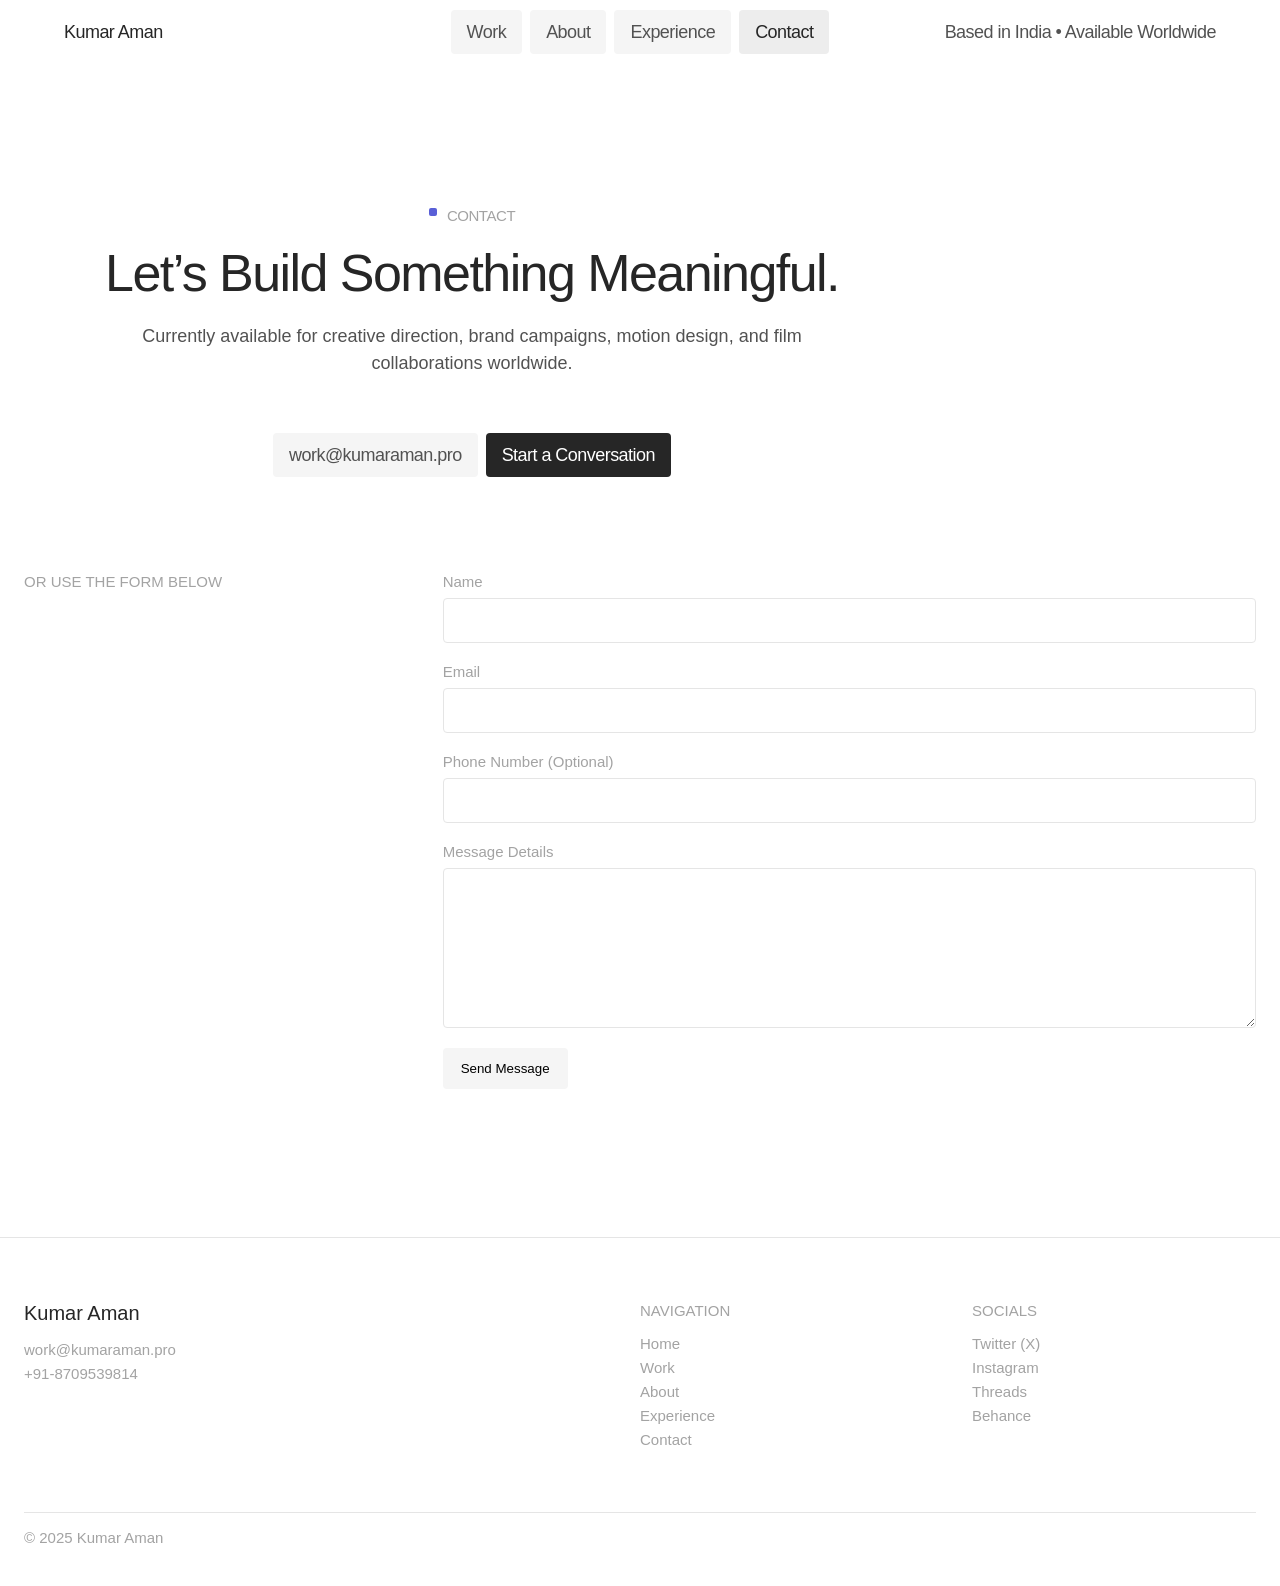
==== commit 8be3ff61: "Rebuild Contact page with Kumar Aman content" ====
--- a/contact.html
+++ b/contact.html
@@ -1 +1 @@
-<!doctype html><html lang="en"><head><meta charset="utf-8"><meta name="viewport" content="width=device-width,initial-scale=1"><meta name="description" content="Contact Kumar Aman for creative direction, brand, film, motion and visual storytelling projects."><title>Contact | Kumar Aman</title><link rel="stylesheet" href="assets/style.css"></head><body><header class="nav"><a class="logo" href="index.html">Kumar Aman</a><nav class="links"><a href="work.html">Work</a><a href="profile.html">Profile</a><a href="services.html">Services</a><a class="active" href="contact.html">Contact</a></nav><span class="location">Based in India · Available Worldwide</span><button class="menu" aria-label="Open menu">Menu</button></header><main><section class="page"><span class="eyebrow">Contact</span><h1>Have an idea worth making?</h1><p class="lead">Tell me what you are building, launching or trying to communicate. I work with brands, agencies and people on projects across design, film, motion and visual storytelling.</p><form class="form" action="mailto:work@kumaraman.pro" method="post" enctype="text/plain"><label>Name</label><input name="name" autocomplete="name" required><label>Email</label><input type="email" name="email" autocomplete="email" required><label>Message</label><textarea name="message" required></textarea><button type="submit">Send enquiry ↗</button></form></section></main><footer><div><strong>Kumar Aman</strong><a href="mailto:work@kumaraman.pro">work@kumaraman.pro</a><a href="tel:+918709539814">+91 8709539814</a></div><div><span>Navigation</span><a href="index.html">Home</a><a href="work.html">Work</a><a href="profile.html">Profile</a><a href="services.html">Services</a><a href="contact.html">Contact</a></div><div><span>Socials</span><a href="#">Instagram</a><a href="#">LinkedIn</a><a href="#">Behance</a><a href="#">X</a></div></footer><script src="assets/app.js"></script></body></html>+<!doctype html><html lang="en"><head><meta charset="utf-8"><meta name="viewport" content="width=device-width,initial-scale=1"><meta name="description" content="Contact Kumar Aman for creative direction, brand campaigns, motion design and film collaborations."><title>Contact | Kumar Aman</title><link rel="stylesheet" href="assets/style.css"></head><body><header class="site-header"><div class="header-inner"><div class="header-row"><a class="brand" href="index.html">Kumar Aman</a><nav class="nav"><a href="work.html">Work</a><a href="profile.html">About</a><a href="services.html">Experience</a><a class="active" href="contact.html">Contact</a></nav><div class="availability">Based in India • Available Worldwide</div><button class="menu-toggle" aria-expanded="false">Menu</button></div></div><div class="mobile-menu"><a href="work.html">Work</a><a href="profile.html">About</a><a href="services.html">Experience</a><a href="contact.html">Contact</a></div></header><main class="page"><section class="contact-hero"><div class="hero-inner" style="max-width:896px"><div class="overline"><span class="overline-dot"></span>Contact</div><h1 class="display reveal">Let’s Build Something Meaningful.</h1><p class="reveal" style="margin:0;max-width:720px;color:var(--muted);font-size:18px;line-height:1.5">Currently available for creative direction, brand campaigns, motion design, and film collaborations worldwide.</p><div class="contact-actions reveal"><a class="button" href="mailto:work@kumaraman.pro">work@kumaraman.pro</a><a class="button primary" href="mailto:work@kumaraman.pro?subject=Project%20Enquiry">Start a Conversation</a></div></div></section><section class="form-section"><div class="form-grid"><div class="form-copy">Or use the form below</div><form class="contact-form reveal"><div class="field"><label>Name</label><input required name="name" autocomplete="name"></div><div class="field"><label>Email</label><input required type="email" name="email" autocomplete="email"></div><div class="field"><label>Phone Number (Optional)</label><input name="phone" autocomplete="tel"></div><div class="field"><label>Message Details</label><textarea required name="message"></textarea></div><button class="submit" type="submit">Send Message</button><div class="form-status" aria-live="polite"></div></form></div></section></main><footer class="footer"><div class="footer-inner"><div><div class="footer-name">Kumar Aman</div><div class="footer-contact"><a href="mailto:work@kumaraman.pro">work@kumaraman.pro</a><a href="tel:+918709539814">+91-8709539814</a></div></div><div class="footer-col"><h2>Navigation</h2><div class="footer-links"><a href="index.html">Home</a><a href="work.html">Work</a><a href="profile.html">About</a><a href="services.html">Experience</a><a href="contact.html">Contact</a></div></div><div class="footer-col"><h2>Socials</h2><div class="footer-links"><a href="https://x.com/" target="_blank">Twitter (X)</a><a href="https://instagram.com/" target="_blank">Instagram</a><a href="https://threads.net/" target="_blank">Threads</a><a href="https://behance.net/" target="_blank">Behance</a></div></div></div><div class="footer-bottom">© 2025 Kumar Aman</div></footer><script src="assets/app.js"></script></body></html>
--- a/assets/style.css
+++ b/assets/style.css
@@ -1 +1 @@
-:root{--bg:#f8f8f6;--fg:#151515;--muted:#777;--line:#deded9;--pad:clamp(18px,3vw,48px);--max:1440px;--ease:cubic-bezier(.22,1,.36,1)}*{box-sizing:border-box}html{scroll-behavior:smooth}body{margin:0;background:var(--bg);color:var(--fg);font-family:Arial,Helvetica,sans-serif;font-size:13px;line-height:1.35;-webkit-font-smoothing:antialiased}.nav{height:62px;padding:0 var(--pad);max-width:var(--max);margin:auto;display:grid;grid-template-columns:1fr auto 1fr;align-items:center;position:relative;z-index:20}.logo,.links a,.nav a,footer a{color:inherit;text-decoration:none}.logo{font-size:11px;font-weight:500;letter-spacing:-.01em}.links{display:flex;align-items:center;gap:20px}.links a{font-size:11px;position:relative}.links a:after{content:"";position:absolute;left:0;right:100%;bottom:-3px;height:1px;background:var(--fg);transition:right .35s var(--ease)}.links a:hover:after,.links a.active:after{right:0}.location{justify-self:end;font-size:11px;color:var(--fg)}.menu{display:none;border:0;background:none;padding:0;font:inherit}.hero{max-width:var(--max);margin:auto;padding:clamp(90px,13vh,170px) var(--pad) clamp(100px,14vh,180px)}.hero-copy{max-width:930px}.eyebrow{display:block;font-size:9px;line-height:1;text-transform:uppercase;letter-spacing:.11em;color:var(--muted);margin-bottom:28px}.hero h1,.page h1{font-size:clamp(48px,6.25vw,92px);line-height:.94;letter-spacing:-.065em;font-weight:500;margin:0;max-width:1050px}.hero-portrait{width:92px;height:112px;margin:0 0 30px;overflow:hidden}.hero-portrait img{width:100%;height:100%;object-fit:cover;display:block}.actions{display:flex;gap:28px;margin-top:42px}.actions a,.process a{color:inherit;text-decoration:none;font-size:11px;border-bottom:1px solid var(--fg);padding-bottom:4px}.projects,.services,.quote,.page{max-width:var(--max);margin:auto;padding:clamp(90px,11vw,160px) var(--pad);border-top:1px solid var(--line)}.section-top{display:flex;align-items:center;gap:9px;margin-bottom:38px;font-size:10px;text-transform:uppercase;letter-spacing:.1em}.section-top a{color:inherit;text-decoration:none}.section-top a:last-child{color:var(--muted)}.grid{display:grid;grid-template-columns:1fr 1fr;gap:clamp(50px,8vw,120px) 22px}.project{color:inherit;text-decoration:none;display:block}.project .art{aspect-ratio:1.2;display:grid;place-items:center;overflow:hidden;position:relative}.project .art img{width:100%;height:100%;object-fit:cover;display:block;transition:transform .8s var(--ease),filter .5s ease}.project .art:after{content:"";position:absolute;inset:0;background-image:radial-gradient(#111 1px,transparent 1px);background-size:4px 4px;opacity:0;transition:opacity .4s;pointer-events:none}.project:hover .art img{transform:scale(1.035)}.project:hover .art:after{opacity:.12}.project .art span{position:absolute;z-index:2;font-size:clamp(45px,7vw,100px);letter-spacing:-.07em}.project>div:last-child{display:flex;justify-content:space-between;align-items:baseline;gap:20px;padding-top:13px}.project strong{font-size:12px;font-weight:500}.project small{font-size:10px;color:var(--muted)}.smile .art{background:#f26b3c}.circular .art{background:#a9e75c}.ode .art{background:#e9d0bd}.deadpan .art{background:#e5e2d9}.services h2{font-size:clamp(38px,5.6vw,76px);line-height:.96;letter-spacing:-.06em;font-weight:500;max-width:1000px;margin:0 0 100px}.service-list article{display:grid;grid-template-columns:55px minmax(180px,1fr) 1.5fr 20px;gap:22px;padding:25px 0;border-top:1px solid var(--line)}.service-list article:last-child{border-bottom:1px solid var(--line)}.service-list b{font-weight:400;color:var(--muted);font-size:9px}.service-list h3{margin:0;font-size:20px;line-height:1.1;font-weight:500;letter-spacing:-.025em}.service-list p{margin:0;max-width:600px;color:#666;font-size:12px}.quote blockquote{font-size:clamp(40px,5.8vw,82px);line-height:.94;letter-spacing:-.065em;font-weight:500;max-width:1050px;margin:0}.quote cite{display:block;margin-top:32px;font-size:11px;color:var(--muted);font-style:normal}footer{max-width:var(--max);margin:auto;padding:65px var(--pad) 90px;display:grid;grid-template-columns:2fr 1fr 1fr;gap:50px;border-top:1px solid var(--line)}footer>div{display:flex;flex-direction:column;gap:7px}footer strong{font-size:13px;font-weight:500;margin-bottom:10px}footer span{font-size:9px;text-transform:uppercase;letter-spacing:.1em;color:var(--muted);margin-bottom:8px}footer a{font-size:11px}.page{min-height:70vh}.page h1{margin-bottom:75px}.page .lead{font-size:clamp(28px,3.6vw,52px);line-height:.98;letter-spacing:-.05em;max-width:900px}.profile-intro{display:grid;grid-template-columns:1fr 1.35fr;margin-top:10px}.section-heading{font-size:9px;text-transform:uppercase;letter-spacing:.11em;color:var(--muted);padding-bottom:15px;border-bottom:1px solid var(--line);margin-top:125px}.process{display:grid;grid-template-columns:repeat(3,1fr);gap:22px;margin-top:34px}.process article{border-top:1px solid var(--line);padding:15px 0;display:flex;flex-direction:column;min-height:245px}.process article>span{font-size:9px;color:var(--muted)}.process h3{font-size:24px;font-weight:500;letter-spacing:-.04em;margin:34px 0 10px}.process p{font-size:12px;color:#666;max-width:350px;margin:0}.process a{margin-top:auto;align-self:flex-start}.stats{display:grid;grid-template-columns:repeat(3,1fr);gap:22px;margin-top:34px}.stat{border-top:1px solid var(--line);padding-top:15px}.stat b{font-size:clamp(58px,7vw,100px);font-weight:500;letter-spacing:-.07em;line-height:.9}.stat p{font-size:12px;max-width:300px;color:#666}.quote-inner{padding-left:0;padding-right:0;border:0;margin-top:120px}.stats-heading{margin-top:125px}.faq{margin-top:125px}.faq .section-heading{margin-top:0}.faq-plus{font-size:18px!important;color:var(--fg)!important;transition:transform .35s var(--ease)}.faq article:hover .faq-plus{transform:rotate(45deg)}.project-page .project-head{display:grid;grid-template-columns:1.4fr 1fr;gap:70px;align-items:end}.meta{display:grid;grid-template-columns:1fr 1fr;gap:20px;border-top:1px solid var(--line);padding-top:15px}.meta span{display:block;color:var(--muted);font-size:9px;text-transform:uppercase;letter-spacing:.1em;margin-bottom:7px}.case-grid{display:grid;grid-template-columns:1fr 1fr;gap:22px;margin-top:85px}.case-image{aspect-ratio:1.1;display:grid;place-items:center;font-size:clamp(44px,6vw,90px);letter-spacing:-.06em;overflow:hidden}.form{max-width:780px;margin-top:70px}.form label{display:block;color:var(--muted);font-size:9px;text-transform:uppercase;letter-spacing:.1em;margin:27px 0 8px}.form input,.form textarea{width:100%;border:0;border-bottom:1px solid var(--fg);background:none;padding:13px 0;font:inherit;outline:none}.form textarea{min-height:140px;resize:vertical}.form button{margin-top:30px;background:var(--fg);color:var(--bg);border:0;padding:13px 18px;font:inherit;font-size:11px;cursor:pointer}.list{border-top:1px solid var(--line)}.list-row{display:grid;grid-template-columns:1.2fr 1fr 1fr;gap:20px;padding:19px 0;border-bottom:1px solid var(--line);color:inherit;text-decoration:none;transition:padding-left .35s var(--ease)}.list-row:hover{padding-left:7px}.list-row span{font-size:11px}.list-row span:nth-child(2),.list-row span:nth-child(3){color:var(--muted)}.reveal{opacity:0;transform:translateY(16px);transition:opacity .8s ease,transform .8s var(--ease)}.reveal.in{opacity:1;transform:none}@media(max-width:800px){.nav{height:58px;grid-template-columns:1fr auto}.links,.location{display:none}.menu{display:block;font-size:10px;text-transform:uppercase;letter-spacing:.1em}.links.open{position:absolute;top:58px;left:0;right:0;display:grid;padding:20px var(--pad);background:var(--bg);border-bottom:1px solid var(--line);gap:14px}.hero{padding:75px 18px 90px}.hero-copy{max-width:none}.hero h1{font-size:clamp(42px,11.8vw,70px)}.hero-portrait{width:76px;height:94px;margin-bottom:24px}.actions{gap:20px;margin-top:34px}.projects,.services,.quote,.page{padding:80px 18px}.grid,.process,.stats,.case-grid,.project-page .project-head,.profile-intro{grid-template-columns:1fr}.grid{gap:55px}.project>div:last-child{display:block}.project small{display:block;margin-top:5px}.service-list article{grid-template-columns:35px 1fr 18px;gap:12px}.service-list p{grid-column:2/4}.services h2{margin-bottom:65px}footer{grid-template-columns:1fr;padding:55px 18px 70px;gap:38px}.page h1{margin-bottom:55px}.list-row{grid-template-columns:1fr;gap:5px}.process article{min-height:210px}.section-heading,.stats-heading,.faq{margin-top:85px}.quote-inner{margin-top:85px}.form{margin-top:50px}.case-grid{gap:16px}}+@font-face{font-family:InterLocal;src:local('Inter')}*{box-sizing:border-box}html{scroll-behavior:smooth}body{margin:0;background:#fff;color:#262626;font-family:InterLocal,Inter,Arial,sans-serif;-webkit-font-smoothing:antialiased}a{color:inherit;text-decoration:none}img{display:block;max-width:100%}:root{--text:#262626;--muted:#525252;--soft:#a3a3a3;--line:#e5e5e5;--surface:#f5f5f5;--accent:#595fd7;--max:1440px;--wide:1200px}.site-header{position:fixed;z-index:50;inset:0 0 auto;background:#fff}.header-inner{max-width:1200px;margin:auto;padding:0 24px}.header-row{min-height:64px;display:grid;grid-template-columns:1fr auto 1fr;align-items:center}.brand,.nav a,.availability,.button,.menu-toggle{font-size:18px;font-weight:500;letter-spacing:-.03em;line-height:1}.nav{display:flex;gap:8px}.nav a,.button,.menu-toggle{min-height:44px;padding:0 16px;display:inline-flex;align-items:center;justify-content:center;border:0;border-radius:4px;background:var(--surface);color:var(--muted);transition:.25s ease}.nav a:hover,.button:hover,.menu-toggle:hover{background:#ededed;color:var(--text)}.nav a.active{background:#ededed;color:var(--text)}.availability{justify-self:end;white-space:nowrap;color:var(--muted)}.menu-toggle{display:none;cursor:pointer}.mobile-menu{display:none}.page{padding-top:64px}.hero{padding:144px 24px;display:flex;justify-content:center}.hero-inner{width:100%;max-width:768px;display:flex;flex-direction:column;align-items:center;gap:24px;text-align:center}.avatar{width:64px;height:64px;border-radius:999px;overflow:hidden;background:#dcecf2}.avatar img{width:100%;height:100%;object-fit:cover}.hero h1,.display{margin:0;font-size:52px;line-height:1;letter-spacing:-.03em;font-weight:500}.hero-actions{display:flex;gap:8px}.button.primary{background:#262626;color:#fff}.section{padding:128px 24px}.section.compact{padding-top:96px}.section-inner,.featured-inner{max-width:var(--max);margin:auto}.section-titlebar,.testimonial-inner,.form-grid,.project-info,.project-hero-grid{display:grid;grid-template-columns:repeat(6,minmax(0,1fr));gap:24px}.overline{grid-column:span 2;color:var(--soft);font-size:15px;line-height:1;text-transform:uppercase;letter-spacing:-.03em;display:flex;gap:10px;align-items:flex-start}.overline-dot{width:8px;height:8px;background:var(--accent);border-radius:2px;flex:none}.title-content{grid-column:span 4;padding-right:48px}.title-content h1{margin:0;font-size:52px;line-height:1;letter-spacing:-.03em;font-weight:500}.title-content p{margin:24px 0 0;color:var(--muted);font-size:18px;line-height:1.5;letter-spacing:-.03em}.featured{padding:0 24px 128px}.featured-head{max-width:1200px;margin:auto;padding:0 0 48px;display:flex;justify-content:space-between}.section-kicker{font-size:15px;color:var(--soft);text-transform:uppercase;letter-spacing:-.03em}.work-grid{display:flex;flex-direction:column;align-items:center;gap:48px}.project-card{width:min(100%,1200px);display:flex;flex-direction:column;gap:16px}.project-media{position:relative;width:100%;aspect-ratio:1.76512;border-radius:8px;overflow:hidden;background:#eee}.project-media img{width:100%;height:100%;object-fit:cover;transition:transform .7s cubic-bezier(.2,.65,.2,1)}.project-overlay{position:absolute;inset:50% 0 0;padding:24px;display:flex;align-items:flex-end;background:linear-gradient(180deg,transparent,rgba(0,0,0,.8));opacity:0;transition:opacity .35s}.project-overlay-copy{display:flex;flex-direction:column;gap:8px;color:#fff}.project-overlay-copy strong{font-size:24px;font-weight:500;letter-spacing:-.03em}.project-overlay-copy span{font-size:15px;color:rgba(255,255,255,.55)}.project-card:hover .project-media img{transform:scale(1.035)}.project-card:hover .project-overlay{opacity:1}.project-meta{display:none;flex-direction:column;gap:4px}.project-meta strong{font-size:18px;font-weight:500}.project-meta span{font-size:15px;color:var(--soft)}.practice-list{margin-top:72px}.practice{display:grid;grid-template-columns:repeat(6,minmax(0,1fr));gap:24px;padding:32px 0;border-top:1px solid var(--line)}.practice:last-child{border-bottom:1px solid var(--line)}.practice-number{grid-column:span 2;color:var(--soft);font-size:15px}.practice-main{grid-column:span 4;padding-right:48px}.practice-main h3{margin:0 0 12px;font-size:28px;line-height:1;font-weight:500;letter-spacing:-.03em}.practice-main p{margin:0;color:var(--muted);font-size:18px;line-height:1.5;letter-spacing:-.03em}.practice-tags{display:flex;gap:8px;flex-wrap:wrap;margin-top:20px}.practice-tags span{padding:9px 11px;border-radius:4px;background:var(--surface);color:var(--muted);font-size:14px}.testimonial{padding:128px 24px}.testimonial-label{grid-column:span 2;color:var(--soft);font-size:15px;text-transform:uppercase;display:flex;gap:10px}.testimonial-copy{grid-column:span 4;padding-right:48px}.testimonial-copy blockquote{margin:0;font-size:36px;line-height:1.05;letter-spacing:-.03em;font-weight:500}.testimonial-author{margin-top:32px;display:flex;flex-direction:column;gap:4px;color:var(--soft);font-size:15px}.testimonial-author strong{font-size:18px;color:var(--text);font-weight:500}.footer{padding:64px 24px 40px;border-top:1px solid var(--line)}.footer-inner{max-width:var(--max);margin:auto;display:grid;grid-template-columns:2fr 1fr 1fr;gap:48px}.footer-name{font-size:20px;font-weight:500}.footer-contact,.footer-links{display:flex;flex-direction:column;gap:7px;color:var(--soft);font-size:15px}.footer-contact{margin-top:16px}.footer-col h2{margin:0 0 16px;color:var(--soft);font-size:15px;font-weight:500;text-transform:uppercase}.footer-links a:hover{text-decoration:underline;color:var(--text)}.footer-bottom{max-width:var(--max);margin:64px auto 0;padding-top:16px;border-top:1px solid var(--line);color:var(--soft);font-size:15px}.process-list,.recognition-list{margin-top:72px;border-top:1px solid var(--line)}.process-row{display:grid;grid-template-columns:2fr 4fr;gap:24px;padding:32px 0;border-bottom:1px solid var(--line)}.process-index{color:var(--soft);font-size:15px}.process-row h3{margin:0 0 8px;font-size:28px;font-weight:500}.process-row p{margin:0;color:var(--muted);font-size:18px;line-height:1.5}.milestones,.recognition{margin-top:128px}.milestone-grid{display:grid;grid-template-columns:repeat(3,1fr);gap:24px;margin-top:48px}.milestone{padding-top:24px;border-top:1px solid var(--line)}.milestone strong{display:block;font-size:36px;font-weight:500;letter-spacing:-.03em}.milestone p{margin:12px 0 0;color:var(--muted);font-size:15px;line-height:1.5}.recognition-row{display:grid;grid-template-columns:2fr 1fr;padding:20px 0;border-bottom:1px solid var(--line);font-size:18px}.recognition-row span:last-child{text-align:right;color:var(--soft)}.contact-hero{padding:144px 24px 96px}.contact-actions{display:flex;gap:8px;margin-top:32px}.form-section{padding:0 24px 128px}.form-copy{grid-column:span 2;color:var(--soft);font-size:15px;text-transform:uppercase}.contact-form{grid-column:span 4;display:grid;gap:20px}.field{display:flex;flex-direction:column;gap:8px}.field label{font-size:15px;color:var(--soft)}.field input,.field textarea{border:1px solid var(--line);border-radius:4px;padding:14px 16px;outline:0;color:var(--text);background:#fff}.field textarea{min-height:160px;resize:vertical}.submit{justify-self:start;border:0;border-radius:4px;background:var(--surface);padding:13px 18px;cursor:pointer;font-weight:500}.form-status{color:var(--soft);font-size:15px}.project-hero{padding:144px 24px 64px;max-width:1440px;margin:auto}.project-hero-label{grid-column:span 2;color:var(--soft);font-size:15px;text-transform:uppercase}.project-hero-copy{grid-column:span 4;padding-right:48px}.project-hero-copy h1{margin:0;font-size:72px;line-height:.98;letter-spacing:-.04em;font-weight:500}.project-hero-copy p{margin:20px 0 0;color:var(--muted);font-size:18px}.project-image-large{margin:0 24px 128px}.project-image-large-inner{max-width:1440px;margin:auto;aspect-ratio:1.76512;border-radius:8px;overflow:hidden;background:#eee}.project-image-large img{width:100%;height:100%;object-fit:cover}.project-info{max-width:1440px;margin:0 auto 128px;padding:0 24px}.project-info-label{grid-column:span 2;color:var(--soft);font-size:15px;text-transform:uppercase}.project-info-copy{grid-column:span 4;padding-right:48px;font-size:28px;line-height:1.08;letter-spacing:-.03em}.project-meta-grid{display:grid;grid-template-columns:repeat(3,1fr);gap:24px;margin-top:48px}.project-meta-grid div{border-top:1px solid var(--line);padding-top:16px}.project-meta-grid span{display:block;margin-bottom:6px;color:var(--soft);font-size:14px}.project-meta-grid strong{font-size:18px;font-weight:500}.view-switch{display:flex;gap:8px;justify-content:flex-end;margin-bottom:48px}.view-switch .button{min-height:40px;font-size:15px}.view-switch .active{background:#262626;color:#fff}.work-list{border-top:1px solid var(--line)}.list-row{display:grid;grid-template-columns:3fr 2fr 1fr;gap:24px;padding:24px 0;border-bottom:1px solid var(--line);font-size:18px;transition:padding-left .25s}.list-row span:nth-child(2),.list-row span:nth-child(3){color:var(--soft)}.list-row:hover{padding-left:12px}.reveal{opacity:0;transform:translateY(28px);transition:opacity .8s cubic-bezier(.2,.7,.2,1),transform .8s cubic-bezier(.2,.7,.2,1)}.reveal.visible{opacity:1;transform:none}@media(max-width:1199px) and (min-width:810px){.header-inner{max-width:810px;padding:0}.availability,.nav a,.button{font-size:16px}.hero h1,.display,.title-content h1{font-size:48px}.project-hero-copy h1{font-size:64px}}@media(max-width:809px){.header-inner{padding:0 16px}.header-row{display:flex;justify-content:space-between;min-height:64px}.brand{font-size:16px}.nav,.availability{display:none}.menu-toggle{display:inline-flex;font-size:16px;min-height:40px}.mobile-menu{position:fixed;z-index:49;top:64px;left:0;right:0;padding:16px;background:#f5f5f5;display:none;flex-direction:column;gap:8px;border-bottom:1px solid var(--line)}.mobile-menu.open{display:flex}.mobile-menu a{padding:15px 16px;background:#fff;border-radius:4px;font-size:18px}.hero{padding:96px 16px}.avatar{width:56px;height:56px}.hero h1,.display,.title-content h1{font-size:38.4px}.hero-actions{width:100%;flex-direction:column}.hero-actions .button{width:100%}.section{padding:96px 16px}.section-titlebar,.testimonial-inner,.form-grid,.project-info,.project-hero-grid{display:block}.overline,.testimonial-label,.form-copy,.project-hero-label,.project-info-label{margin-bottom:24px}.title-content,.testimonial-copy,.contact-form,.project-hero-copy,.project-info-copy,.practice-main{padding-right:0}.featured{padding:0 16px 96px}.featured-head{padding-bottom:32px}.work-grid{gap:32px}.project-card{gap:8px}.project-media{aspect-ratio:1}.project-overlay{display:none}.project-meta{display:flex}.practice-list{margin-top:48px}.practice{display:block;padding:24px 0}.practice-number{margin-bottom:16px}.practice-main h3{font-size:24px}.practice-main p{font-size:16px}.testimonial{padding:96px 16px}.testimonial-copy blockquote{font-size:28px}.footer{padding:48px 16px 32px}.footer-inner{display:flex;flex-direction:column;gap:40px}.footer-bottom{margin-top:48px}.process-list,.recognition-list{margin-top:48px}.process-row{display:block;padding:24px 0}.process-index{margin-bottom:14px}.process-row h3{font-size:24px}.process-row p{font-size:16px}.milestones,.recognition{margin-top:96px}.milestone-grid{grid-template-columns:1fr;gap:32px;margin-top:32px}.recognition-row{grid-template-columns:1fr;gap:8px;font-size:16px}.recognition-row span:last-child{text-align:left}.contact-hero{padding:96px 16px 64px}.form-section{padding:0 16px 96px}.project-hero{padding:96px 16px 48px}.project-hero-copy h1{font-size:48px}.project-image-large{margin:0 16px 96px}.project-image-large-inner{aspect-ratio:1}.project-info{margin-bottom:96px;padding:0 16px}.project-info-copy{font-size:24px}.project-meta-grid{grid-template-columns:1fr;gap:16px;margin-top:32px}.contact-actions{flex-direction:column}.contact-actions .button{width:100%}.view-switch{justify-content:flex-start;margin-bottom:32px}.list-row{grid-template-columns:1fr;gap:6px}.list-row span:nth-child(2),.list-row span:nth-child(3){font-size:15px}}@media(prefers-reduced-motion:reduce){.reveal{opacity:1;transform:none}}
